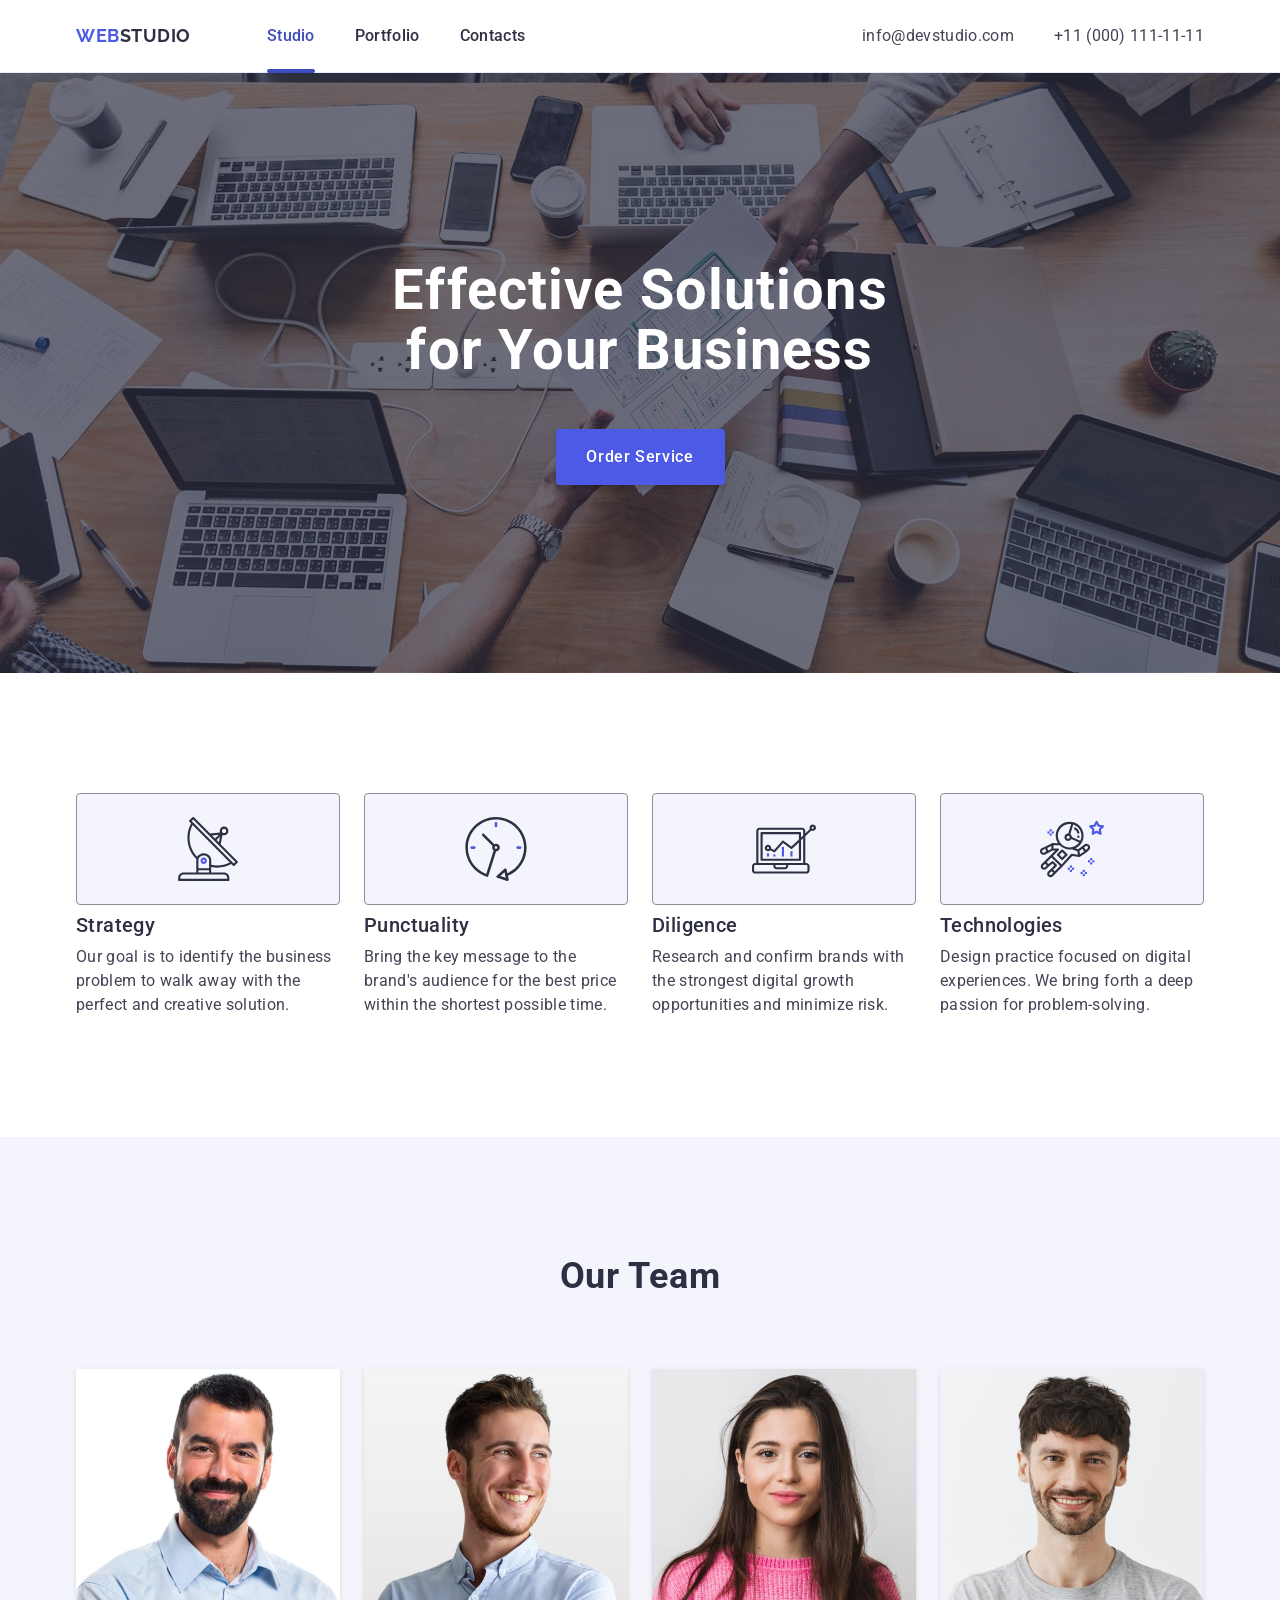
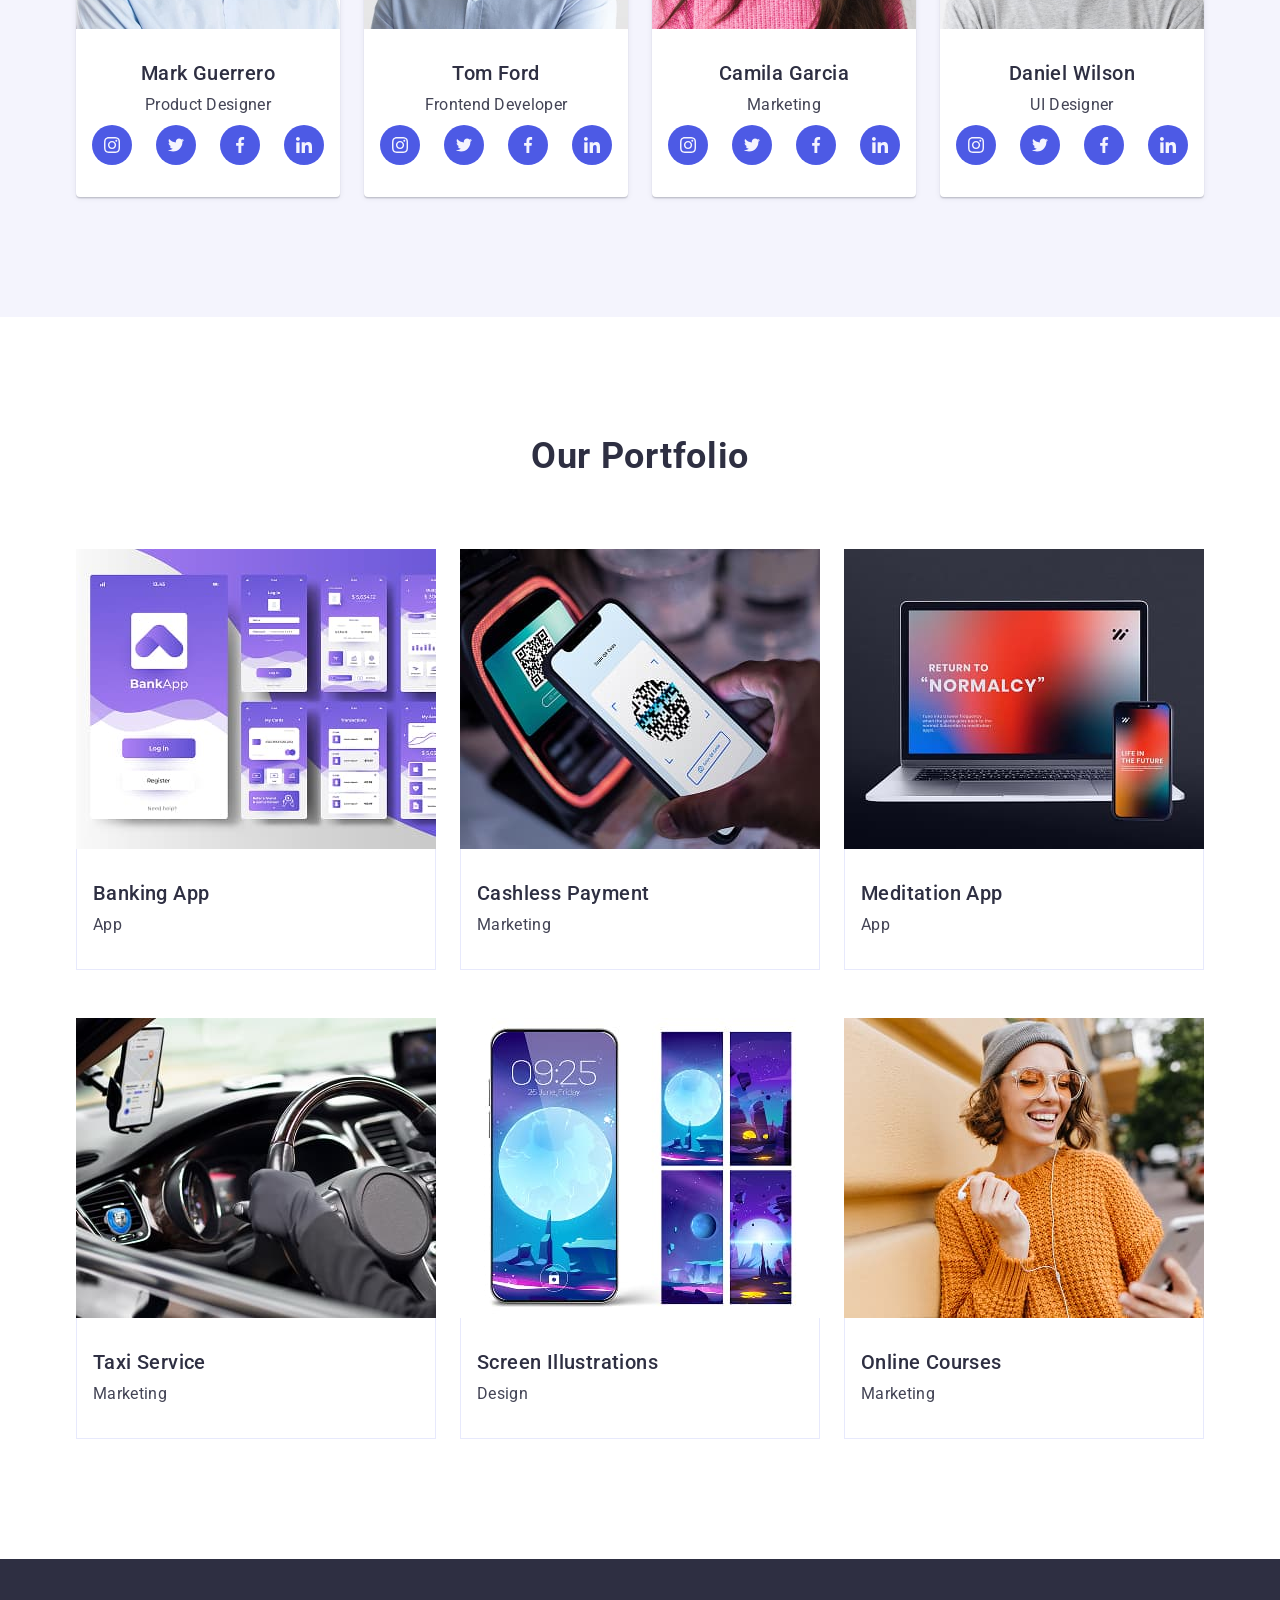
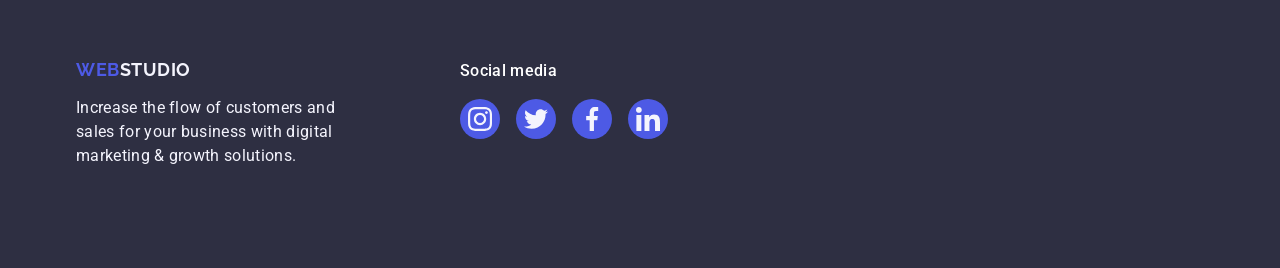
==== index.html @ 03096a15 "Initial commit" ====
<!DOCTYPE html>
<html lang="en">
  <head>
    <meta charset="UTF-8" />
    <meta name="viewport" content="width=device-width, initial-scale=1.0" />
    <title>WebStudio</title>
    <link rel="preconnect" href="https://fonts.googleapis.com" />
    <link rel="preconnect" href="https://fonts.gstatic.com" crossorigin />
    <link
      href="https://fonts.googleapis.com/css2?family=Raleway:wght@700&family=Roboto:wght@400;500;700&display=swap"
      rel="stylesheet"
    />
    <link
      rel="stylesheet"
      href="https://cdnjs.cloudflare.com/ajax/libs/modern-normalize/3.0.1/modern-normalize.min.css"
      integrity="sha512-q6WgHqiHlKyOqslT/lgBgodhd03Wp4BEqKeW6nNtlOY4quzyG3VoQKFrieaCeSnuVseNKRGpGeDU3qPmabCANg=="
      crossorigin="anonymous"
      referrerpolicy="no-referrer"
    />
    <link rel="stylesheet" href="./css/styles.css" />
  </head>
  <body>
    <!-- #region header -->
    <header class="header">
      <div class="container header-container">
        <nav class="nav-header">
          <a href="./index.html" class="logo"
            >Web<span class="logo-span">Studio</span></a
          >
          <ul class="header-list nav-list">
            <li class="header-list-item">
              <a href="./index.html" class="header-list-item-link link current"
                >Studio</a
              >
            </li>
            <li class="header-list-item">
              <a href="" class="header-list-item-link link">Portfolio</a>
            </li>
            <li class="header-list-item">
              <a href="" class="header-list-item-link link">Contacts</a>
            </li>
          </ul>
        </nav>
        <address class="address">
          <ul class="address-list header-address">
            <li class="address-list-item">
              <a href="mailto:info@devstudio.com" class="address-item-link link"
                >info@devstudio.com</a
              >
            </li>
            <li class="address-list-item">
              <a href="tel:+110001111111" class="address-item-link link"
                >+11 (000) 111-11-11</a
              >
            </li>
          </ul>
        </address>
      </div>
    </header>
    <!-- #endregion header -->
    <main>
      <!--#region Hero -->
      <section class="section-hero">
        <div class="container">
          <h1 class="hero-title">Effective Solutions for Your Business</h1>
          <button type="button" class="button">Order Service</button>
        </div>
      </section>
      <!--#endregion end Hero -->
      <!-- #region About us -->
      <section class="section-aboutus">
        <div class="container">
          <h2 class="visually-hidden">About us</h2>
          <ul class="aboutus-list">
            <li class="aboutus-list-item">
              <div class="aboutus-icon-wrap">
                <svg class="aboutus-icon" width="64" height="64">
                  <use href="./images/icons.svg#icon-antenna-icon"></use>
                </svg>
              </div>
              <h3 class="subtitle">Strategy</h3>
              <p class="text">
                Our goal is to identify the business problem to walk away with
                the perfect and creative solution.
              </p>
            </li>
            <li class="aboutus-list-item">
              <div class="aboutus-icon-wrap">
                <svg class="aboutus-icon" width="64" height="64">
                  <use href="./images/icons.svg#icon-clock-icon"></use>
                </svg>
              </div>
              <h3 class="subtitle">Punctuality</h3>
              <p class="text">
                Bring the key message to the brand's audience for the best price
                within the shortest possible time.
              </p>
            </li>
            <li class="aboutus-list-item">
              <div class="aboutus-icon-wrap">
                <svg class="aboutus-icon" width="64" height="64">
                  <use href="./images/icons.svg#icon-diagram-icon"></use>
                </svg>
              </div>
              <h3 class="subtitle">Diligence</h3>
              <p class="text">
                Research and confirm brands with the strongest digital growth
                opportunities and minimize risk.
              </p>
            </li>
            <li class="aboutus-list-item">
              <div class="aboutus-icon-wrap">
                <svg class="aboutus-icon" width="64" height="64">
                  <use href="./images/icons.svg#icon-astronaut-icon"></use>
                </svg>
              </div>
              <h3 class="subtitle">Technologies</h3>
              <p class="text">
                Design practice focused on digital experiences. We bring forth a
                deep passion for problem-solving.
              </p>
            </li>
          </ul>
        </div>
      </section>
      <!-- #endregion end About us -->
      <!-- #region Our team -->
      <section class="team-section">
        <div class="container">
          <h2 class="section-title">Our Team</h2>
          <ul class="team-list">
            <li class="team-list-item">
              <img
                src="./images/our-team/mark_guerrero.jpg"
                alt="photo_mark_guerrero"
                width="264"
                height="260"
                class="team-img"
              />
              <div class="team-item-content">
                <h3 class="subtitle team-name">Mark Guerrero</h3>
                <p class="text team-text">Product Designer</p>
                <ul class="team-social-icon-list">
                  <li class="team-social-item">
                    <a href="#" class="team-social-link">
                      <svg class="social-icon" width="16" height="16">
                        <use
                          href="./images/icons.svg#icon-instagram-icon"
                        ></use>
                      </svg>
                    </a>
                  </li>
                  <li class="team-social-item">
                    <a href="#" class="team-social-link">
                      <svg class="social-icon" width="16" height="16">
                        <use href="./images/icons.svg#icon-twitter-icon"></use>
                      </svg>
                    </a>
                  </li>
                  <li class="team-social-item">
                    <a href="#" class="team-social-link">
                      <svg class="social-icon" width="16" height="16">
                        <use href="./images/icons.svg#icon-facebook-icon"></use>
                      </svg>
                    </a>
                  </li>
                  <li class="team-social-item">
                    <a href="#" class="team-social-link">
                      <svg class="social-icon" width="16" height="16">
                        <use href="./images/icons.svg#icon-linkedin-icon"></use>
                      </svg>
                    </a>
                  </li>
                </ul>
              </div>
            </li>
            <li class="team-list-item">
              <img
                src="./images/our-team/tom_ford.jpg"
                alt="photo_tom_ford"
                width="264"
                height="260"
                class="team-img"
              />
              <div class="team-item-content">
                <h3 class="subtitle team-name">Tom Ford</h3>
                <p class="text team-text">Frontend Developer</p>
                <ul class="team-social-icon-list">
                  <li class="team-social-item">
                    <a href="#" class="team-social-link">
                      <svg class="social-icon" width="16" height="16">
                        <use
                          href="./images/icons.svg#icon-instagram-icon"
                        ></use>
                      </svg>
                    </a>
                  </li>
                  <li class="team-social-item">
                    <a href="#" class="team-social-link">
                      <svg class="social-icon" width="16" height="16">
                        <use href="./images/icons.svg#icon-twitter-icon"></use>
                      </svg>
                    </a>
                  </li>
                  <li class="team-social-item">
                    <a href="#" class="team-social-link">
                      <svg class="social-icon" width="16" height="16">
                        <use href="./images/icons.svg#icon-facebook-icon"></use>
                      </svg>
                    </a>
                  </li>
                  <li class="team-social-item">
                    <a href="#" class="team-social-link">
                      <svg class="social-icon" width="16" height="16">
                        <use href="./images/icons.svg#icon-linkedin-icon"></use>
                      </svg>
                    </a>
                  </li>
                </ul>
              </div>
            </li>
            <li class="team-list-item">
              <img
                src="./images/our-team/camila_garcia.jpg"
                alt="photo_camila_garcia"
                width="264"
                height="260"
                class="team-img"
              />
              <div class="team-item-content">
                <h3 class="subtitle team-name">Camila Garcia</h3>
                <p class="text team-text">Marketing</p>
                <ul class="team-social-icon-list">
                  <li class="team-social-item">
                    <a href="#" class="team-social-link">
                      <svg class="social-icon" width="16" height="16">
                        <use
                          href="./images/icons.svg#icon-instagram-icon"
                        ></use>
                      </svg>
                    </a>
                  </li>
                  <li class="team-social-item">
                    <a href="#" class="team-social-link">
                      <svg class="social-icon" width="16" height="16">
                        <use href="./images/icons.svg#icon-twitter-icon"></use>
                      </svg>
                    </a>
                  </li>
                  <li class="team-social-item">
                    <a href="#" class="team-social-link">
                      <svg class="social-icon" width="16" height="16">
                        <use href="./images/icons.svg#icon-facebook-icon"></use>
                      </svg>
                    </a>
                  </li>
                  <li class="team-social-item">
                    <a href="#" class="team-social-link">
                      <svg class="social-icon" width="16" height="16">
                        <use href="./images/icons.svg#icon-linkedin-icon"></use>
                      </svg>
                    </a>
                  </li>
                </ul>
              </div>
            </li>
            <li class="team-list-item">
              <img
                src="./images/our-team/daniel_wilson.jpg"
                alt="photo_daniel_wilson"
                width="264"
                height="260"
                class="team-img"
              />
              <div class="team-item-content">
                <h3 class="subtitle team-name">Daniel Wilson</h3>
                <p class="text team-text">UI Designer</p>
                <ul class="team-social-icon-list">
                  <li class="team-social-item">
                    <a href="#" class="team-social-link">
                      <svg class="social-icon" width="16" height="16">
                        <use
                          href="./images/icons.svg#icon-instagram-icon"
                        ></use>
                      </svg>
                    </a>
                  </li>
                  <li class="team-social-item">
                    <a href="#" class="team-social-link">
                      <svg class="social-icon" width="16" height="16">
                        <use href="./images/icons.svg#icon-twitter-icon"></use>
                      </svg>
                    </a>
                  </li>
                  <li class="team-social-item">
                    <a href="#" class="team-social-link">
                      <svg class="social-icon" width="16" height="16">
                        <use href="./images/icons.svg#icon-facebook-icon"></use>
                      </svg>
                    </a>
                  </li>
                  <li class="team-social-item">
                    <a href="#" class="team-social-link">
                      <svg class="social-icon" width="16" height="16">
                        <use href="./images/icons.svg#icon-linkedin-icon"></use>
                      </svg>
                    </a>
                  </li>
                </ul>
              </div>
            </li>
          </ul>
        </div>
      </section>
      <!-- #endregion end Our team -->
      <!-- #region Our Portfolio -->
      <section class="portfolio-section">
        <div class="container">
          <h2 class="portfolio-title section-title">Our Portfolio</h2>
          <ul class="portfolio-list">
            <li class="portfolio-list-item">
              <div class="portfolio-overlay">
                <img
                  src="./images/our-portfolio/banking-app.jpg"
                  alt="Screenshots of banking app pages"
                  width="360"
                  height="300"
                  class="portfolio-item-img"
                />
                <p class="overlay-text">
                  14 Stylish and User-Friendly App Design Concepts · Task
                  Manager App · Calorie Tracker App · Exotic Fruit Ecommerce App
                  · Cloud Storage App
                </p>
              </div>
              <div class="portfolio-item-content">
                <h3 class="subtitle">Banking App</h3>
                <p class="text">App</p>
              </div>
            </li>
            <li class="portfolio-list-item">
              <div class="portfolio-overlay">
                <img
                  src="./images/our-portfolio/cashless-payment.jpg"
                  alt="Paying through terminal with a phone"
                  width="360"
                  height="300"
                  class="portfolio-item-img"
                />
                <p class="overlay-text">
                  14 Stylish and User-Friendly App Design Concepts · Task
                  Manager App · Calorie Tracker App · Exotic Fruit Ecommerce App
                  · Cloud Storage App
                </p>
              </div>
              <div class="portfolio-item-content">
                <h3 class="subtitle">Cashless Payment</h3>
                <p class="text">Marketing</p>
              </div>
            </li>
            <li class="portfolio-list-item">
              <div class="portfolio-overlay">
                <img
                  src="./images/our-portfolio/meditation-app.jpg"
                  alt="Phone and laptop showing meditation app"
                  width="360"
                  height="300"
                  class="portfolio-item-img"
                />
                <p class="overlay-text">
                  14 Stylish and User-Friendly App Design Concepts · Task
                  Manager App · Calorie Tracker App · Exotic Fruit Ecommerce App
                  · Cloud Storage App
                </p>
              </div>
              <div class="portfolio-item-content">
                <h3 class="subtitle">Meditation App</h3>
                <p class="text">App</p>
              </div>
            </li>
            <li class="portfolio-list-item">
              <div class="portfolio-overlay">
                <img
                  src="./images/our-portfolio/taxi-service.jpg"
                  alt="Hands on the wheel inside the car"
                  width="360"
                  height="300"
                  class="portfolio-item-img"
                />
                <p class="overlay-text">
                  14 Stylish and User-Friendly App Design Concepts · Task
                  Manager App · Calorie Tracker App · Exotic Fruit Ecommerce App
                  · Cloud Storage App
                </p>
              </div>
              <div class="portfolio-item-content">
                <h3 class="subtitle">Taxi Service</h3>
                <p class="text">Marketing</p>
              </div>
            </li>
            <li class="portfolio-list-item">
              <div class="portfolio-overlay">
                <img
                  src="./images/our-portfolio/screen-illustration.jpg"
                  alt="Phone and phone screens with a moon on it"
                  width="360"
                  height="300"
                  class="portfolio-item-img"
                />
                <p class="overlay-text">
                  14 Stylish and User-Friendly App Design Concepts · Task
                  Manager App · Calorie Tracker App · Exotic Fruit Ecommerce App
                  · Cloud Storage App
                </p>
              </div>
              <div class="portfolio-item-content">
                <h3 class="subtitle">Screen Illustrations</h3>
                <p class="text">Design</p>
              </div>
            </li>
            <li class="portfolio-list-item">
              <div class="portfolio-overlay">
                <img
                  src="./images/our-portfolio/online-courses.jpg"
                  alt="Girl in the glasses with a phone"
                  width="360"
                  height="300"
                  class="portfolio-item-img"
                />
                <p class="overlay-text">
                  14 Stylish and User-Friendly App Design Concepts · Task
                  Manager App · Calorie Tracker App · Exotic Fruit Ecommerce App
                  · Cloud Storage App
                </p>
              </div>
              <div class="portfolio-item-content">
                <h3 class="subtitle">Online Courses</h3>
                <p class="text">Marketing</p>
              </div>
            </li>
          </ul>
        </div>
      </section>
      <!-- #endregion Our Portfolio -->
    </main>
    <footer class="footer">
      <div class="container footer-container">
        <div class="footer-content-wrap">
          <a href="./index.html" class="logo logo-footer"
            >Web<span class="logo-span-footer">Studio</span></a
          >
          <p class="text text-footer">
            Increase the flow of customers and sales for your business with
            digital marketing & growth solutions.
          </p>
        </div>
        <div class="footer-social">
          <p class="footer-social-title">Social media</p>
          <ul class="footer-social-list">
            <li class="footer-social-item">
              <a href="#" class="social-link">
                <svg width="24" height="24" class="footer-social-icon">
                  <use href="./images/icons.svg#icon-instagram-icon"></use>
                </svg>
              </a>
            </li>
            <li class="footer-social-item">
              <a href="#" class="social-link">
                <svg width="24" height="24" class="footer-social-icon">
                  <use href="./images/icons.svg#icon-twitter-icon"></use>
                </svg>
              </a>
            </li>
            <li class="footer-social-item">
              <a href="#" class="social-link">
                <svg width="24" height="24" class="footer-social-icon">
                  <use href="./images/icons.svg#icon-facebook-icon"></use>
                </svg>
              </a>
            </li>
            <li class="footer-social-item">
              <a href="#" class="social-link">
                <svg width="24" height="24" class="footer-social-icon">
                  <use href="./images/icons.svg#icon-linkedin-icon"></use>
                </svg>
              </a>
            </li>
          </ul>
        </div>
      </div>
    </footer>
  </body>
</html>
---- css/styles.css ----
body {
  font-family: Roboto, sans-serif;
  color: #434455;
  background-color: #fff;
}

a {
  text-decoration: none;
}

ul,
ol {
  list-style-type: none;
  margin: 0;
  padding-left: 0;
}

img {
  display: block;
}

button {
  cursor: pointer;
}

h1,
h2,
h3,
h4,
h5,
h6,
p {
  margin: 0;
}

.visually-hidden {
  position: absolute;
  width: 1px;
  height: 1px;
  margin: -1px;
  border: 0;
  padding: 0;

  white-space: nowrap;
  clip-path: inset(100%);
  clip: rect(0 0 0 0);
  overflow: hidden;
}

.container {
  max-width: 1158px;
  padding: 0 15px;
  margin: 0 auto;
}

/* #region Header */

.header {
  border-bottom: 1px solid #e7e9fc;
  box-shadow: 0px 2px 1px rgba(46, 47, 66, 0.08),
    0px 1px 1px rgba(46, 47, 66, 0.16), 0px 1px 6px rgba(46, 47, 66, 0.08);
}

.header-container {
  display: flex;
  justify-content: space-between;
  align-items: center;
}

.nav-header {
  display: flex;
  align-items: center;
}

.nav-list {
  display: flex;
  gap: 40px;
}

.header-address {
  display: flex;
  gap: 40px;
}

.logo {
  font-family: 'Raleway', sans-serif;
  font-weight: 700;
  font-size: 18px;
  line-height: 1.17;
  letter-spacing: 0.03em;
  text-transform: uppercase;
  color: #4d5ae5;
  margin-right: 76px;
}

.logo-span {
  color: #2e2f42;
}

.link {
  font-size: 16px;
  line-height: 1.5;
  letter-spacing: 0.02em;
  color: #2e2f42;
}

.current {
  color: #404bbf;
}

.current::after {
  content: '';
  border-radius: 2px;
  width: 100%;
  height: 4px;
  background-color: #404bbf;
  position: absolute;
  left: 0;
  bottom: -1px;
}

.header-list-item-link {
  position: relative;
  font-weight: 500;
  padding-top: 24px;
  padding-bottom: 24px;
  display: block;
  display: flex;
  flex-direction: column;
  transition: color 250ms cubic-bezier(0.4, 0, 0.2, 1);
}

.address {
  font-style: normal;
}

.address-item-link {
  font-weight: 400;
  color: #434455;
  transition: color 250ms cubic-bezier(0.4, 0, 0.2, 1);
}

.link:hover,
.link:focus {
  color: #404bbf;
}
/* #endregion Header */

/* #region Hero */
.section-hero {
  max-width: 1440px;
  background: #2e2f42;
  padding: 188px 0;
  background-image: linear-gradient(
      rgba(46, 47, 66, 0.7),
      rgba(46, 47, 66, 0.7)
    ),
    url(../images/people-office-hero.jpg);
  background-repeat: no-repeat;
  background-size: cover;
  background-position: center;
}

.hero-title {
  font-weight: 700;
  font-size: 56px;
  line-height: 1.07;
  letter-spacing: 0.02em;
  text-align: center;
  color: #fff;
  max-width: 496px;
  margin: 0 auto;
  margin-bottom: 48px;
}

.button {
  font-weight: 500;
  font-size: 16px;
  line-height: 1.5;
  letter-spacing: 0.04em;
  color: #fff;
  background-color: #4d5ae5;
  border: none;
  border-radius: 4px;
  min-width: 169px;
  height: 56px;
  display: block;
  margin: 0 auto;
  transition: background-color 250ms cubic-bezier(0.4, 0, 0.2, 1);
  box-shadow: 0 4px 4px 0 rgba(0, 0, 0, 0.15);
}

.button:hover,
.button:focus {
  background-color: #404bbf;
  box-shadow: 0 4px 4px 0 rgba(0, 0, 0, 0.15);
}
/* #endregion Hero */

/* #region Section About us */

.section-aboutus {
  padding: 120px 0;
}

.aboutus-list {
  display: flex;
  gap: 24px;
}

.aboutus-list-item {
  width: calc((100% - 72px) / 4);
}

.aboutus-icon-wrap {
  display: flex;
  align-items: center;
  justify-content: center;
  border: 1px solid #8e8f99;
  border-radius: 4px;
  width: 264px;
  height: 112px;
  background-color: #f4f4fd;
  margin-bottom: 8px;
}

.subtitle {
  font-weight: 500;
  font-size: 20px;
  line-height: 1.2;
  letter-spacing: 0.02em;
  color: #2e2f42;
  margin-bottom: 8px;
}

.text {
  font-size: 16px;
  line-height: 1.5;
  letter-spacing: 0.02em;
  color: #434455;
  /* width: 264px; */
}

/* #endregion Section About us */

/* #region Section Our team */

.section-title {
  font-weight: 700;
  font-size: 36px;
  line-height: 1.11;
  letter-spacing: 0.02em;
  color: #2e2f42;
  text-align: center;
  text-transform: capitalize;
  margin-bottom: 72px;
}

.team-section {
  background-color: #f4f4fd;
  padding: 120px 0;
}

.team-list {
  display: flex;
  gap: 24px;
}

.team-list-item {
  background-color: #ffffff;
  border-radius: 0 0 4px 4px;
  width: calc((100% - 72px) - 4);
  box-shadow: 0 2px 1px 0 rgba(46, 47, 66, 0.08),
    0 1px 1px 0 rgba(46, 47, 66, 0.16), 0 1px 6px 0 rgba(46, 47, 66, 0.08);
  background: #fff;
}

.team-item-content {
  padding: 32px 0;
}

.team-name {
  text-align: center;
  margin-bottom: 8px;
}

.team-text {
  text-align: center;
  margin-bottom: 8px;
}

.team-social-icon-list {
  display: flex;
  justify-content: center;
  align-items: center;
  gap: 24px;
}

.team-social-item {
  width: 40px;
  height: 40px;
}

.team-social-link {
  display: flex;
  justify-content: center;
  align-items: center;
  width: 100%;
  height: 100%;
  border-radius: 50%;
  background-color: #4d5ae5;
  transition: background-color 250ms cubic-bezier(0.4, 0, 0.2, 1);
}

.team-social-link:hover,
.team-social-link:focus {
  background-color: #404bbf;
}

.social-icon {
  fill: #f4f4fd;
}
/* #endregion Section Our team */

/* #region Section Portfolio */

.portfolio-section {
  padding: 120px 0 120px 0;
}

.portfolio-list {
  background-color: #ffffff;
  display: flex;
  flex-wrap: wrap;
  gap: 48px 24px;
}

.portfolio-list-item {
  width: calc((100% - 48px) / 3);
  transition: box-shadow 250ms cubic-bezier(0.4, 0, 0.2, 1);
}

.portfolio-list-item:hover {
  cursor: pointer;
  box-shadow: 0 2px 1px 0 rgba(46, 47, 66, 0.08),
    0 1px 1px 0 rgba(46, 47, 66, 0.16), 0 1px 6px 0 rgba(46, 47, 66, 0.08);
}

.portfolio-list-item:hover .overlay-text {
  opacity: 1;
  transform: translateY(0);
}

.portfolio-item-content {
  padding: 32px 16px;
  padding-left: 16px;
  border: 1px solid #e7e9fc;
  border-top: none;
}

.portfolio-overlay {
  position: relative;
  overflow: hidden;
}

.overlay-text {
  line-height: 1.5;
  letter-spacing: 0.02em;
  color: #f4f4fd;
  background-color: #4d5ae5;
  padding: 40px 32px;
  position: absolute;
  top: 0;
  left: 0;
  width: 100%;
  height: 100%;
  transform: translateY(100%);
  opacity: 0;
  transition: transform 250ms cubic-bezier(0.4, 0, 0.2, 1);
}

/* #endregion Section Portfolio */

/* #region Footer */
.footer {
  background-color: #2e2f42;
  padding: 100px 0;
}

.footer-container {
  display: flex;
  align-items: baseline;
}

.footer-content-wrap {
  margin-right: 120px;
}

.logo-footer {
  display: inline-block;
  color: #4d5ae5;
  margin-bottom: 16px;
}

.logo-span-footer {
  color: #f4f4fd;
}

.text-footer {
  color: #f4f4fd;
  width: 264px;
}

.footer-social-title {
  font-weight: 500;
  font-size: 16px;
  line-height: 1.5;
  letter-spacing: 0.02em;
  color: #fff;
  margin-bottom: 16px;
}

.footer-social-list {
  display: flex;
  justify-content: center;
  align-items: center;
  gap: 16px;
}

.footer-social-item {
  display: flex;
  justify-content: center;
  align-items: center;
  width: 40px;
  height: 40px;
  border-radius: 50%;
}

.footer-social-icon {
  fill: #f4f4fd;
}

.social-link {
  display: flex;
  justify-content: center;
  align-items: center;
  width: 100%;
  height: 100%;
  background-color: #4d5ae5;
  border-radius: 50%;
  transition: background-color 250ms cubic-bezier(0.4, 0, 0.2, 1);
}

.social-link:hover,
.social-link:focus {
  background-color: #31d0aa;
}
/* #endregion Footer */
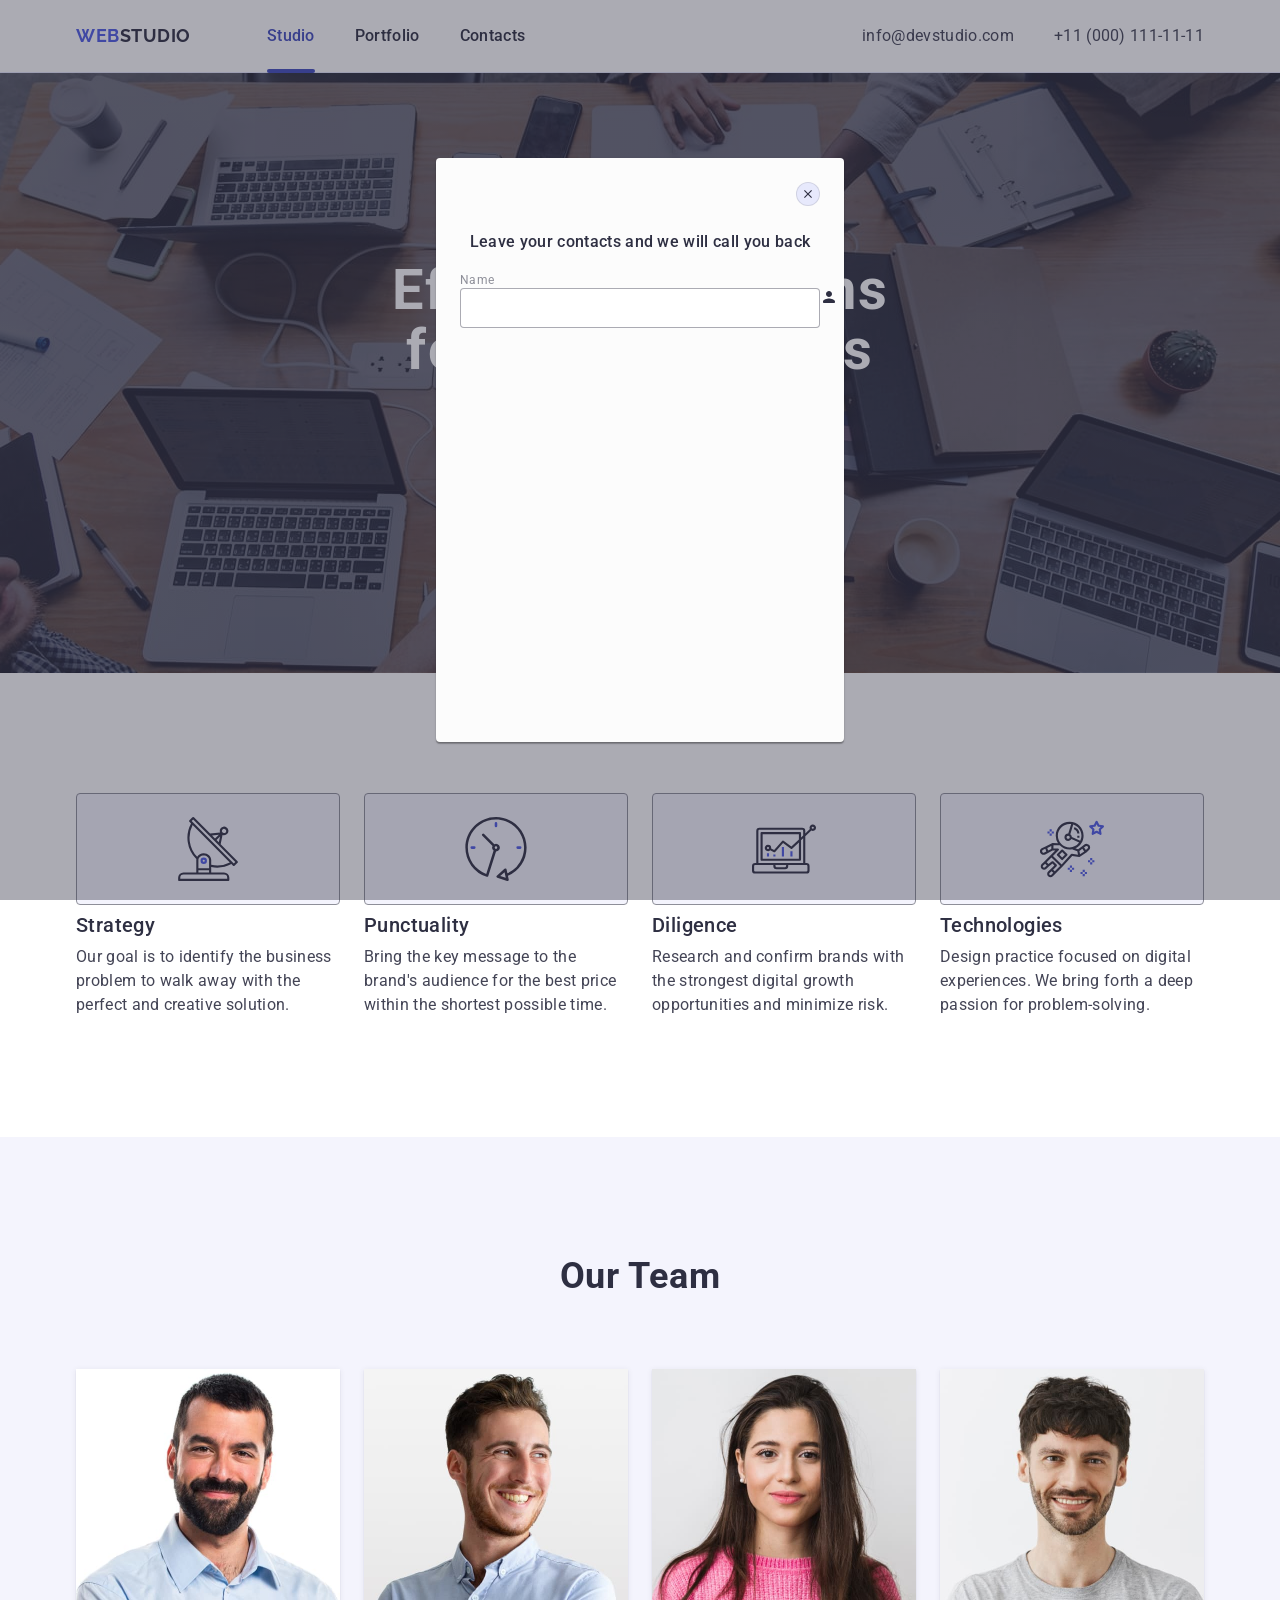
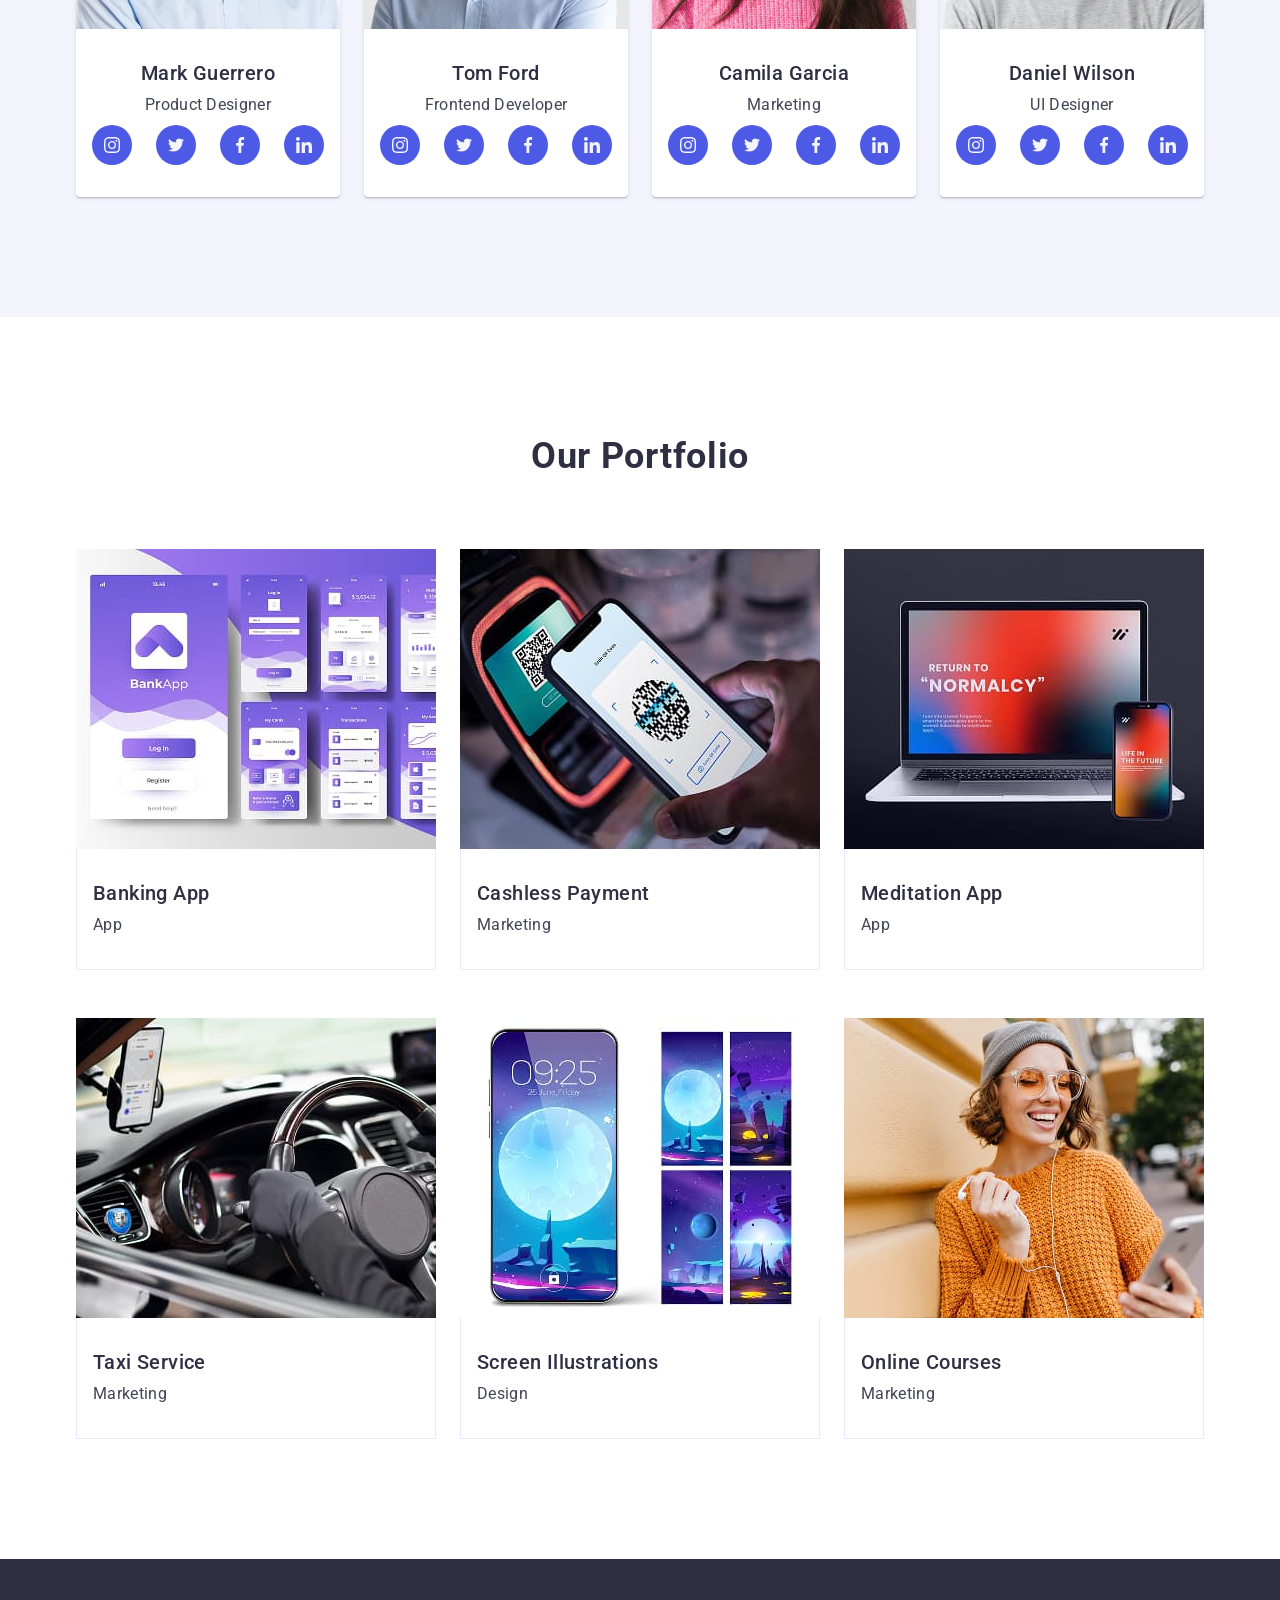
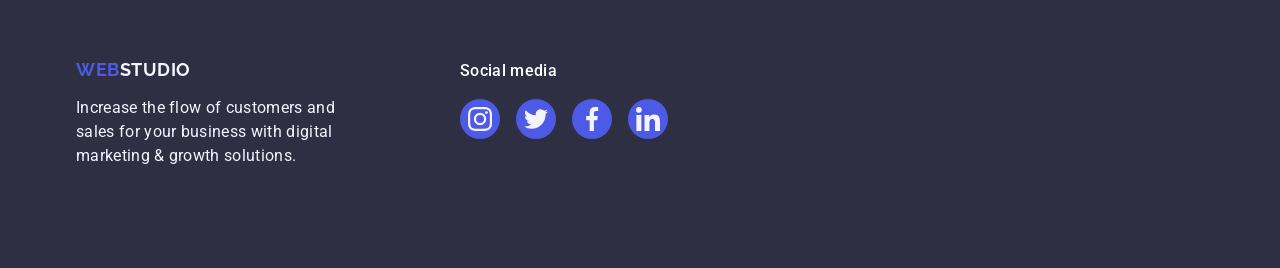
==== commit 1db18419: "add to css and html files" ====
--- a/index.html
+++ b/index.html
@@ -443,6 +443,7 @@
       </section>
       <!-- #endregion Our Portfolio -->
     </main>
+    <!-- #region footer -->
     <footer class="footer">
       <div class="container footer-container">
         <div class="footer-content-wrap">
@@ -489,5 +490,29 @@
         </div>
       </div>
     </footer>
+    <!-- #endregion footer -->
+    <!-- #region backdrop -->
+    <div class="backdrop is-open">
+      <div class="modal-wrap">
+        <button type="button" class="modal-btn-close">
+          <svg width="8" height="8" class="close-btn-icon">
+            <use href="./images/icons.svg#icon-close-btn"></use>
+          </svg>
+        </button>
+        <p class="modal-text">Leave your contacts and we will call you back</p>
+        <form action="" class="modal-form">
+          <div class="modal-form-block">
+            <lable class="modal-form-label" for="">Name</lable>
+            <div class="input-wrap">
+              <input class="modal-form-input" type="text" name="user-name" />
+              <svg class="modal-form-icon" width="18" height="18">
+                <use href="./images/icons.svg#icon-person"></use>
+              </svg>
+            </div>
+          </div>
+        </form>
+      </div>
+    </div>
+    <!-- #region backdrop -->
   </body>
 </html>
--- a/css/styles.css
+++ b/css/styles.css
@@ -151,6 +151,7 @@
   max-width: 1440px;
   background: #2e2f42;
   padding: 188px 0;
+  margin: 0 auto;
   background-image: linear-gradient(
       rgba(46, 47, 66, 0.7),
       rgba(46, 47, 66, 0.7)
@@ -456,3 +457,97 @@
   background-color: #31d0aa;
 }
 /* #endregion Footer */
+
+/* #region backdrop */
+
+.backdrop {
+  position: fixed;
+  top: 0;
+  left: 0;
+  width: 100%;
+  height: 100%;
+  background-color: rgba(46, 47, 66, 0.4);
+  opacity: 0;
+  visibility: hidden;
+  pointer-events: none;
+  transition: opacity 250ms cubic-bezier(0.4, 0, 0.2, 1),
+    opacity 250ms cubic-bezier(0.4, 0, 0.2, 1);
+}
+
+.backdrop.is-open {
+  opacity: 999;
+  visibility: visible;
+  pointer-events: auto;
+}
+
+.modal-wrap {
+  position: absolute;
+  top: 50%;
+  left: 50%;
+  transform: translate(-50%, -50%);
+  padding: 72px 24px 24px 24px;
+  border-radius: 4px;
+  width: 408px;
+  min-height: 584px;
+  box-shadow: 0 1px 1px 0 rgba(0, 0, 0, 0.14), 0 1px 3px 0 rgba(0, 0, 0, 0.12),
+    0 2px 1px 0 rgba(0, 0, 0, 0.2);
+  background-color: #fcfcfc;
+}
+
+.modal-btn-close {
+  padding: 0;
+  border: 0;
+  line-height: 0;
+  fill: #2e2f42;
+  background-color: #e7e9fc;
+  border: 1px solid rgba(0, 0, 0, 0.1);
+  border-radius: 50%;
+  width: 24px;
+  height: 24px;
+  position: absolute;
+  top: 24px;
+  right: 24px;
+  transition: background-color 250ms cubic-bezier(0.4, 0, 0.2, 1),
+    fill 250ms cubic-bezier(0.4, 0, 0.2, 1);
+}
+
+.modal-btn-close:hover,
+.modal-btn-close:focus {
+  background-color: #404bbf;
+  fill: #fff;
+}
+
+.modal-text {
+  font-weight: 500;
+  line-height: 1.5;
+  letter-spacing: 0.02em;
+  text-align: center;
+  color: #2e2f42;
+  margin-bottom: 16px;
+}
+
+.modal-form-label {
+  font-size: 12px;
+  line-height: 1.17;
+  letter-spacing: 0.04em;
+  color: #8e8f99;
+}
+
+.modal-form-input {
+  border: 1px solid rgba(46, 47, 66, 0.4);
+  border-radius: 4px;
+  width: 360px;
+  height: 40px;
+  padding-left: 38px;
+}
+
+.input-wrap {
+  position: relative;
+}
+
+.modal-form-icon {
+  position: absolute;
+  fill: #2e2f42;
+}
+
+/* #endregion backdrop */
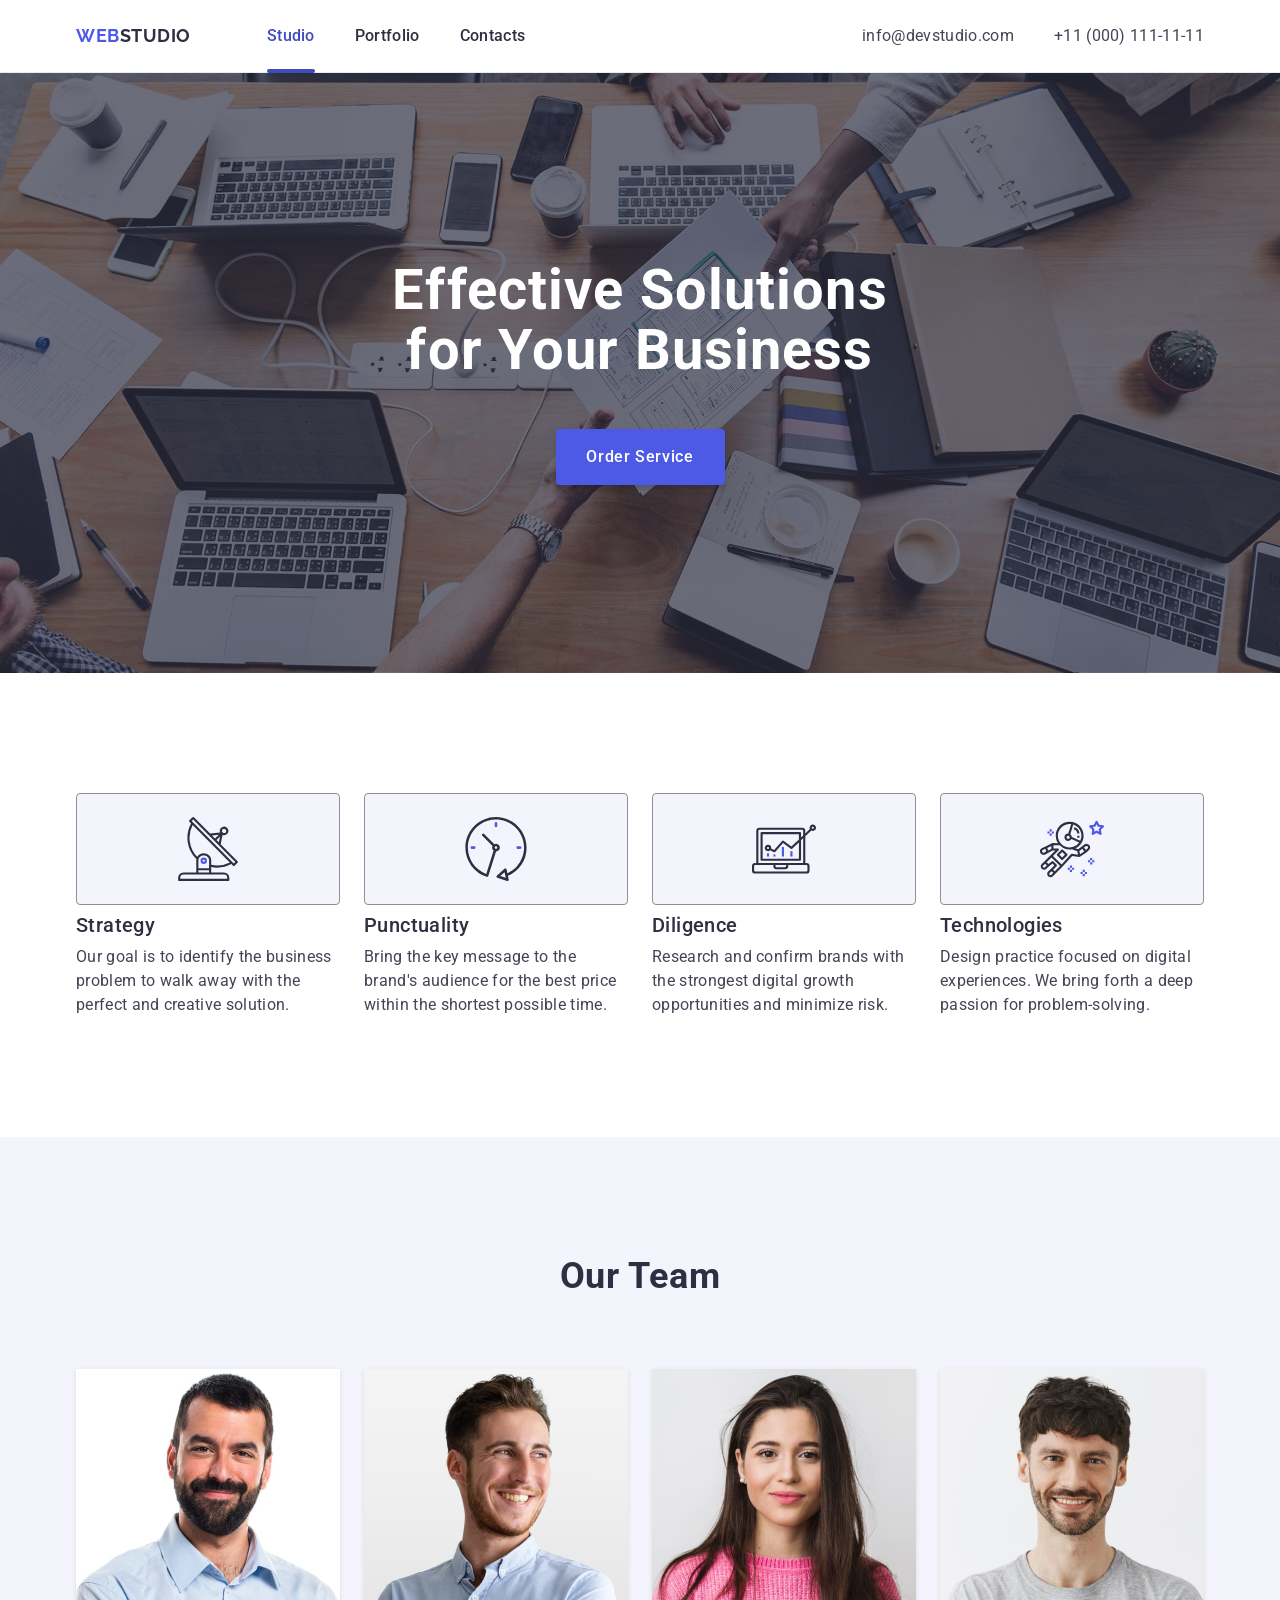
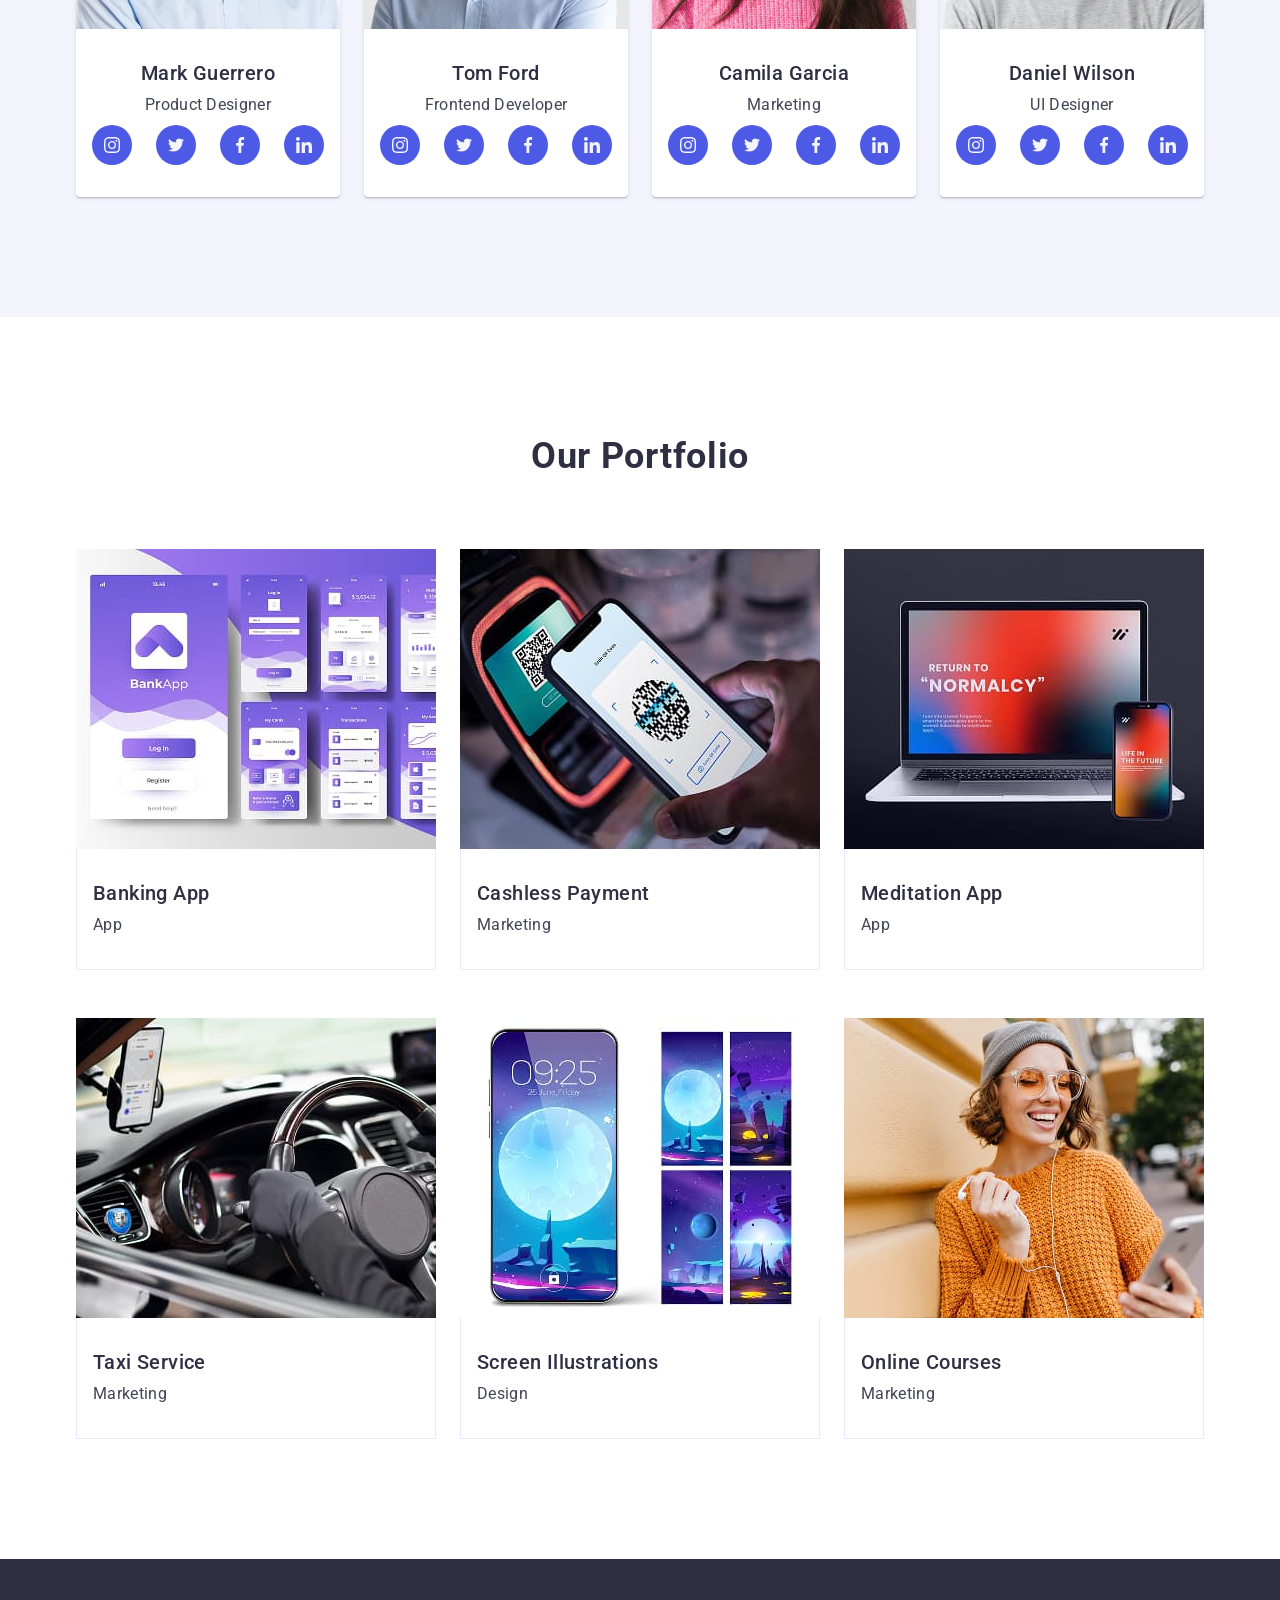
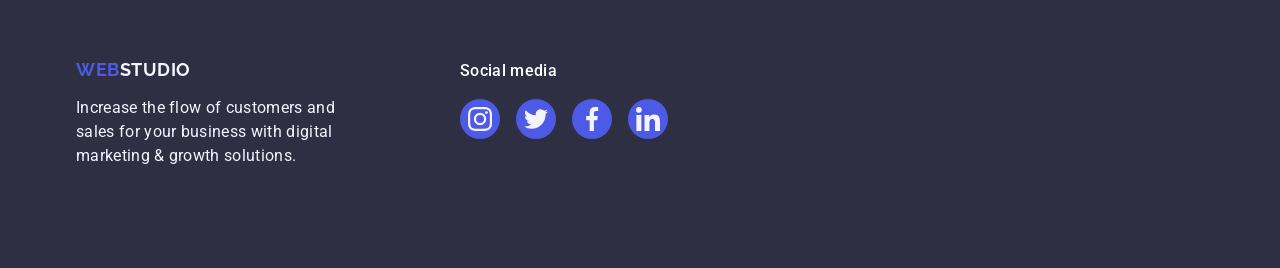
==== commit 182919f3: "add to css and html files" ====
--- a/index.html
+++ b/index.html
@@ -492,7 +492,8 @@
     </footer>
     <!-- #endregion footer -->
     <!-- #region backdrop -->
-    <div class="backdrop is-open">
+    <div class="backdrop">
+      <!-- is-open-->
       <div class="modal-wrap">
         <button type="button" class="modal-btn-close">
           <svg width="8" height="8" class="close-btn-icon">
@@ -502,14 +503,77 @@
         <p class="modal-text">Leave your contacts and we will call you back</p>
         <form action="" class="modal-form">
           <div class="modal-form-block">
-            <lable class="modal-form-label" for="">Name</lable>
+            <lable class="modal-form-label" for="user-name">Name</lable>
             <div class="input-wrap">
-              <input class="modal-form-input" type="text" name="user-name" />
+              <input
+                class="modal-form-input"
+                type="text"
+                name="user-name"
+                id="user-name"
+                pattern="[a-zA-Zа-яА-ЯіІїЇєЄґҐ']"
+              />
               <svg class="modal-form-icon" width="18" height="18">
                 <use href="./images/icons.svg#icon-person"></use>
               </svg>
             </div>
           </div>
+          <div class="modal-form-block">
+            <lable class="modal-form-label" for="user-tel">Phone</lable>
+            <div class="input-wrap">
+              <input
+                class="modal-form-input"
+                type="tel"
+                name="user-tel"
+                id="user-tel"
+                pattern="[0-9]{3}-[0-9]{2}-[0-9]{2}-[0-9]{3}"
+              />
+              <svg class="modal-form-icon" width="18" height="24">
+                <use href="./images/icons.svg#icon-phone"></use>
+              </svg>
+            </div>
+          </div>
+          <div class="modal-form-block">
+            <lable class="modal-form-label" for="user-email">Email</lable>
+            <div class="input-wrap">
+              <input
+                class="modal-form-input"
+                type="email"
+                name="user-email"
+                id="user-email"
+              />
+              <svg class="modal-form-icon" width="18" height="24">
+                <use href="./images/icons.svg#icon-email"></use>
+              </svg>
+            </div>
+          </div>
+          <div class="modal-form-block modal-comment-block">
+            <lable class="modal-form-label" for="user-comment">Comment</lable>
+            <div class="input-wrap">
+              <textarea
+                class="modal-form-textarea"
+                name="user-comment"
+                id="user-comment"
+                placeholder="Text input"
+              ></textarea>
+            </div>
+          </div>
+          <div class="modal-form-wrap-checkbox">
+            <input
+              type="checkbox"
+              class="input-checkbox visually-hidden"
+              id="user-checkbox"
+            />
+            <label class="modal-form-label checkbox-label" for="user-checkbox">
+              <span class="custom-checkbox">
+                <svg width="10" height="8">
+                  <use href="./images/icons.svg#icon-checked"></use>
+                </svg>
+              </span>
+              I accept the terms and conditions of the
+              <a href="#" class="modal-form-link">Privacy Policy</a>
+            </label>
+          </div>
+          <button type="submit" class="modal-btn">Send</button>
         </form>
       </div>
     </div>
--- a/css/styles.css
+++ b/css/styles.css
@@ -526,19 +526,30 @@
   margin-bottom: 16px;
 }
 
+.modal-form-block {
+  margin-bottom: 8px;
+}
+
 .modal-form-label {
+  display: inline-block;
   font-size: 12px;
   line-height: 1.17;
   letter-spacing: 0.04em;
   color: #8e8f99;
+  margin-bottom: 4px;
 }
 
 .modal-form-input {
   border: 1px solid rgba(46, 47, 66, 0.4);
   border-radius: 4px;
-  width: 360px;
+  width: 100%;
   height: 40px;
   padding-left: 38px;
+  outline: transparent;
+}
+
+.modal-form-input:focus {
+  border: 1px solid #4d5ae5;
 }
 
 .input-wrap {
@@ -547,7 +558,92 @@
 
 .modal-form-icon {
   position: absolute;
+  top: 50%;
+  left: 16px;
+  transform: translateY(-50%);
   fill: #2e2f42;
 }
 
+.modal-form-input:focus + .modal-form-icon {
+  fill: #4d5ae5;
+}
+
+.modal-comment-block {
+  margin-bottom: 16px;
+}
+
+.modal-form-textarea {
+  border: 1px solid rgba(46, 47, 66, 0.4);
+  border-radius: 4px;
+  width: 100%;
+  min-height: 120px;
+  padding-top: 8px;
+  padding-left: 16px;
+  outline: transparent;
+  resize: none;
+}
+
+.modal-form-textarea:focus {
+  border-color: #4d5ae5;
+}
+
+.modal-form-textarea::placeholder {
+  font-size: 12px;
+  line-height: 1.17;
+  letter-spacing: 0.04em;
+  color: rgba(46, 47, 66, 0.4);
+}
+
+.modal-form-wrap-checkbox {
+  margin-bottom: 24px;
+}
+
+.custom-checkbox {
+  display: inline-flex;
+  justify-content: center;
+  align-items: center;
+  width: 16px;
+  height: 16px;
+  border-radius: 2px;
+  border: 1px solid rgba(46, 47, 66, 0.4);
+  margin-right: 8px;
+  fill: #fcfcfc;
+}
+
+.modal-form-link {
+  line-height: 1.33;
+  text-decoration: underline;
+  text-decoration-skip-ink: none;
+  color: #4d5ae5;
+}
+
+.checkbox-label {
+  cursor: pointer;
+}
+
+.input-checkbox:checked + .modal-form-label .custom-checkbox {
+  background-color: #404bbf;
+  fill: #f4f4fd;
+  border: transparent;
+}
+
+.modal-btn {
+  border-radius: 4px;
+  padding: 16px 32px;
+  width: 169px;
+  height: 56px;
+  margin: auto;
+  box-shadow: 0 4px 4px 0 rgba(0, 0, 0, 0.15);
+  background-color: #4d5ae5;
+  border-color: transparent;
+  font-weight: 500;
+  letter-spacing: 0.04em;
+  text-align: center;
+  color: #fff;
+  display: flex;
+  justify-content: center;
+  align-items: center;
+  padding: 16px 32px;
+}
+
 /* #endregion backdrop */
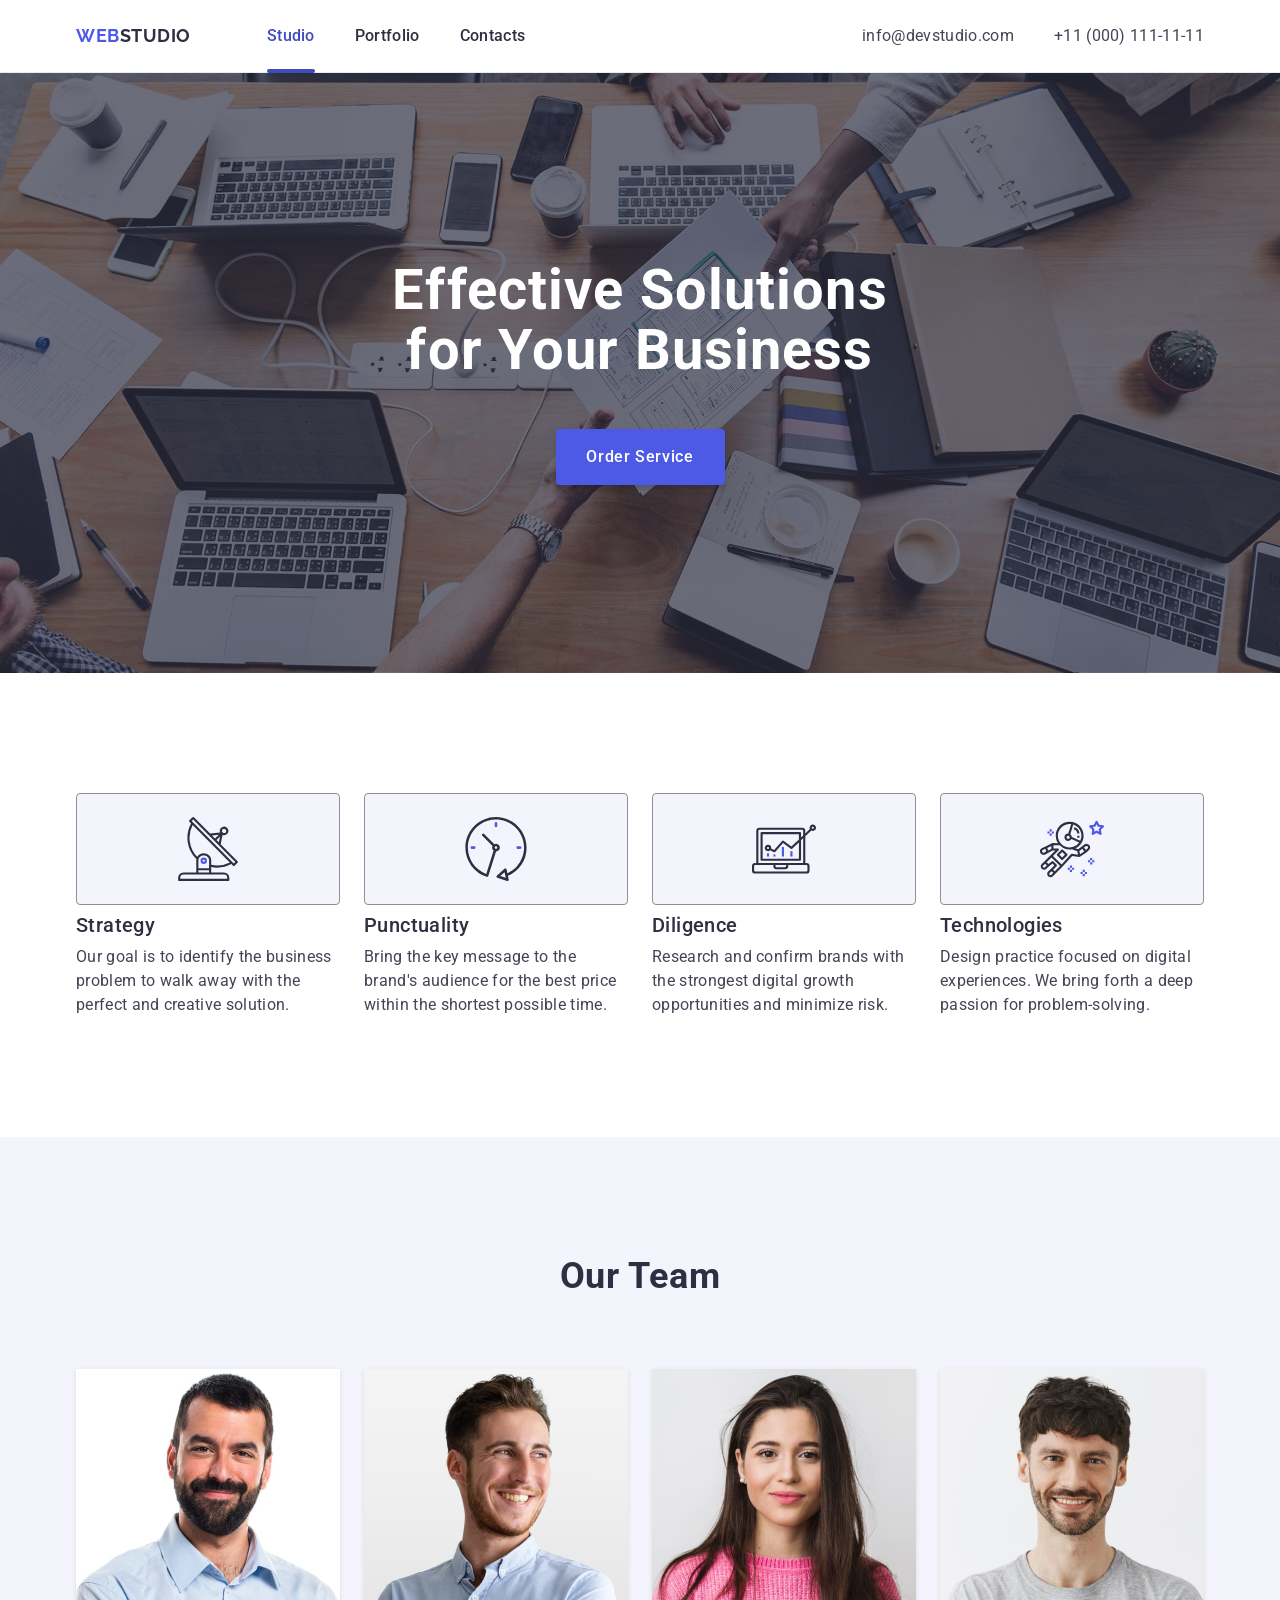
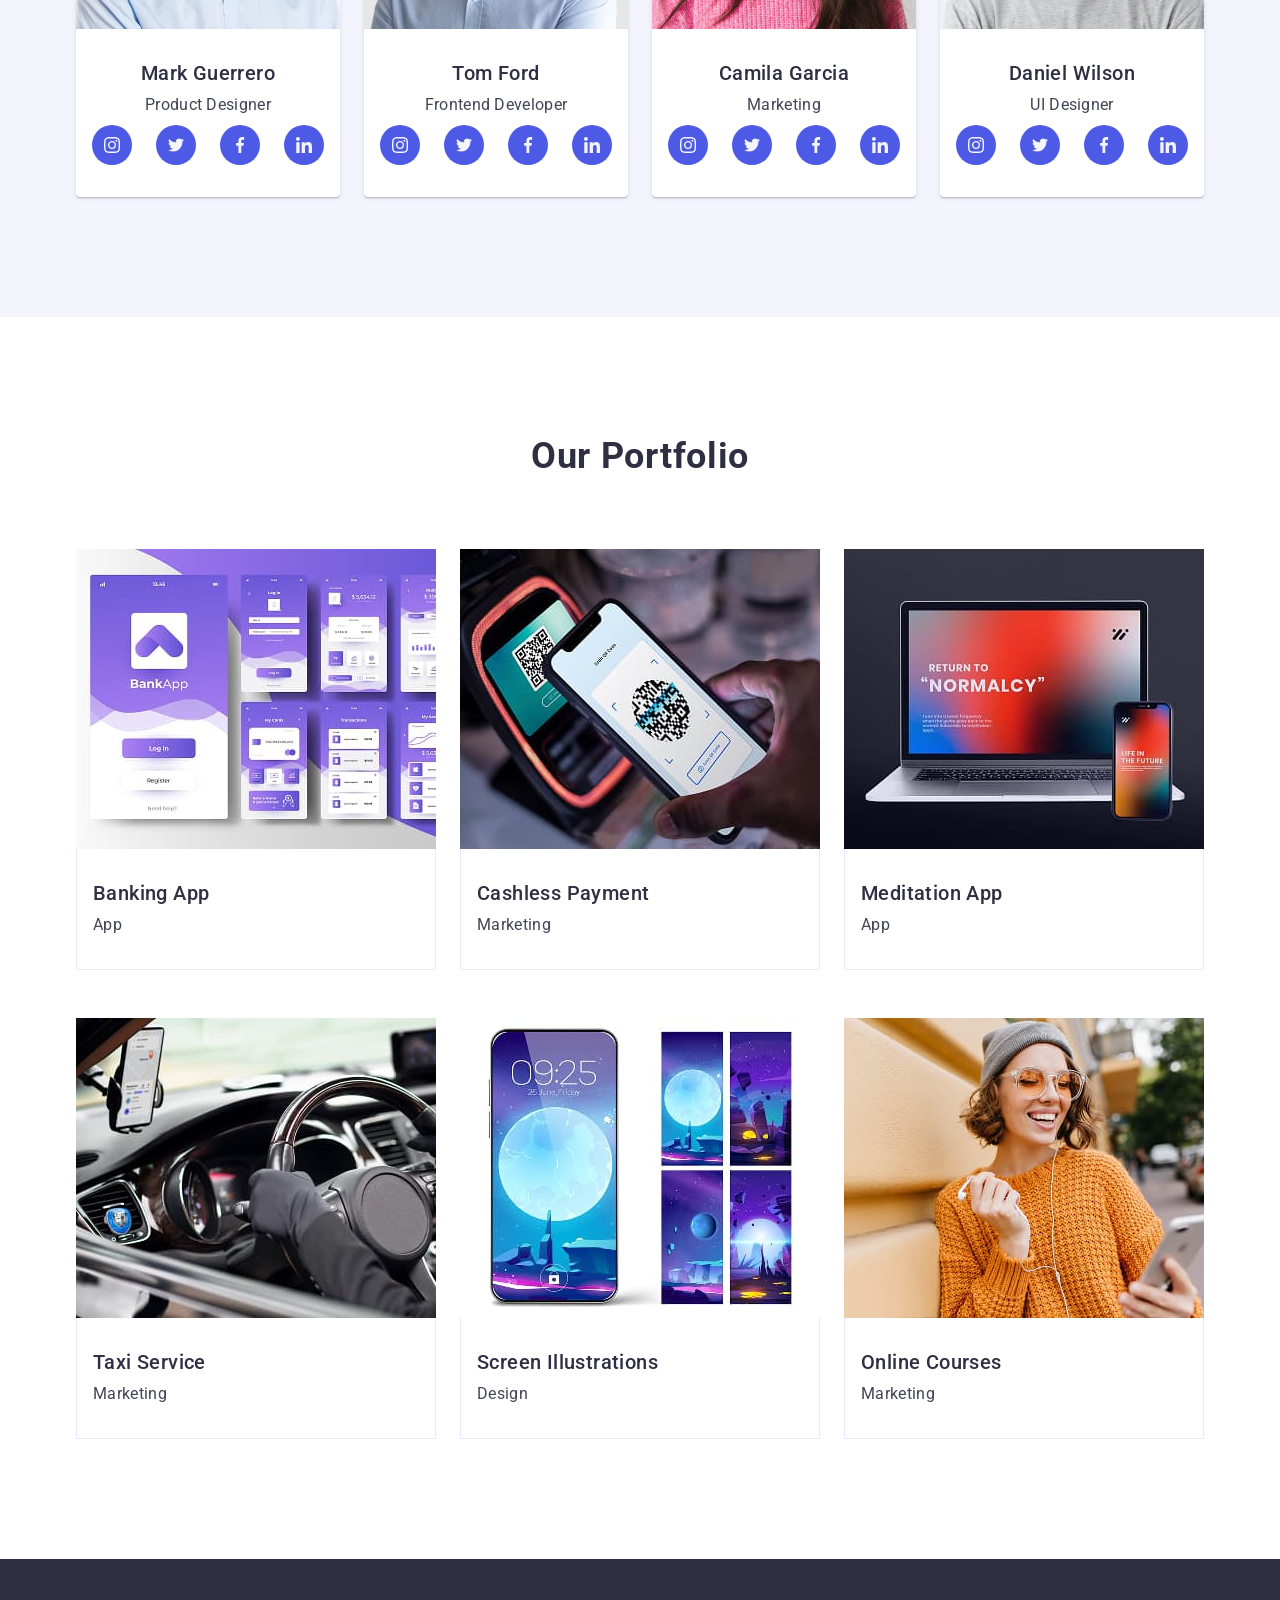
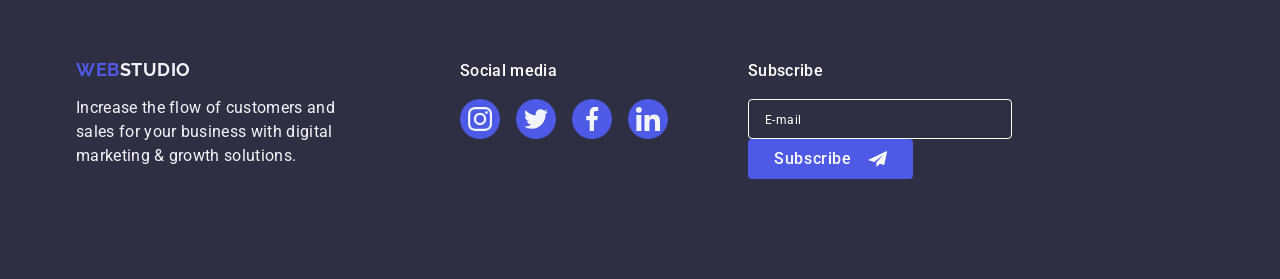
==== commit 6e24e4ca: "fix css and html files" ====
--- a/index.html
+++ b/index.html
@@ -488,6 +488,17 @@
             </li>
           </ul>
         </div>
+        <div class="footer-subscribe-wrap">
+          <h2 class="footer-social-title">Subscribe</h2>
+          <form class="footer-input-form">
+            <input class="footer-input" type="email" placeholder="E-mail" />
+          </form>
+          <button class="footer-btn-subsc" type="button">
+            Subscribe<svg class="footer-subsc-icon" width="24" height="24">
+              <use href="./images/icons.svg#icon-plane"></use>
+            </svg>
+          </button>
+        </div>
       </div>
     </footer>
     <!-- #endregion footer -->
--- a/css/styles.css
+++ b/css/styles.css
@@ -412,6 +412,10 @@
   width: 264px;
 }
 
+.footer-social {
+  margin-right: 80px;
+}
+
 .footer-social-title {
   font-weight: 500;
   font-size: 16px;
@@ -456,6 +460,69 @@
 .social-link:focus {
   background-color: #31d0aa;
 }
+
+/* .footer-subscribe-wrap {
+  display: flex;
+  justify-content: center;
+  align-items: center;
+  gap: 24px;
+} */
+
+.footer-subs-label {
+  display: block;
+  font-weight: 500;
+  font-size: 16px;
+  line-height: 1.5;
+  letter-spacing: 0.02em;
+  color: #fff;
+  margin-bottom: 16px;
+}
+
+.footer-input-form {
+  display: flex;
+  justify-content: center;
+  align-items: center;
+}
+
+.footer-input {
+  border: 1px solid #fff;
+  border-radius: 4px;
+  width: 264px;
+  height: 40px;
+  background-color: #2e2f42;
+  outline: transparent;
+  padding-left: 16px;
+}
+
+.footer-input::placeholder {
+  font-weight: 400;
+  font-size: 12px;
+  line-height: 2;
+  letter-spacing: 0.04em;
+  color: #fff;
+}
+
+.footer-btn-subsc {
+  display: flex;
+  justify-content: center;
+  align-items: center;
+  gap: 16px;
+  border-radius: 4px;
+  padding: 8px 24px;
+  width: 165px;
+  height: 40px;
+  background: #4d5ae5;
+  border-color: transparent;
+  font-weight: 500;
+  letter-spacing: 0.04em;
+  text-align: center;
+  color: #fff;
+}
+
+.footer-subsc-icon {
+  fill: #fff;
+}
+
 /* #endregion Footer */
 
 /* #region backdrop */
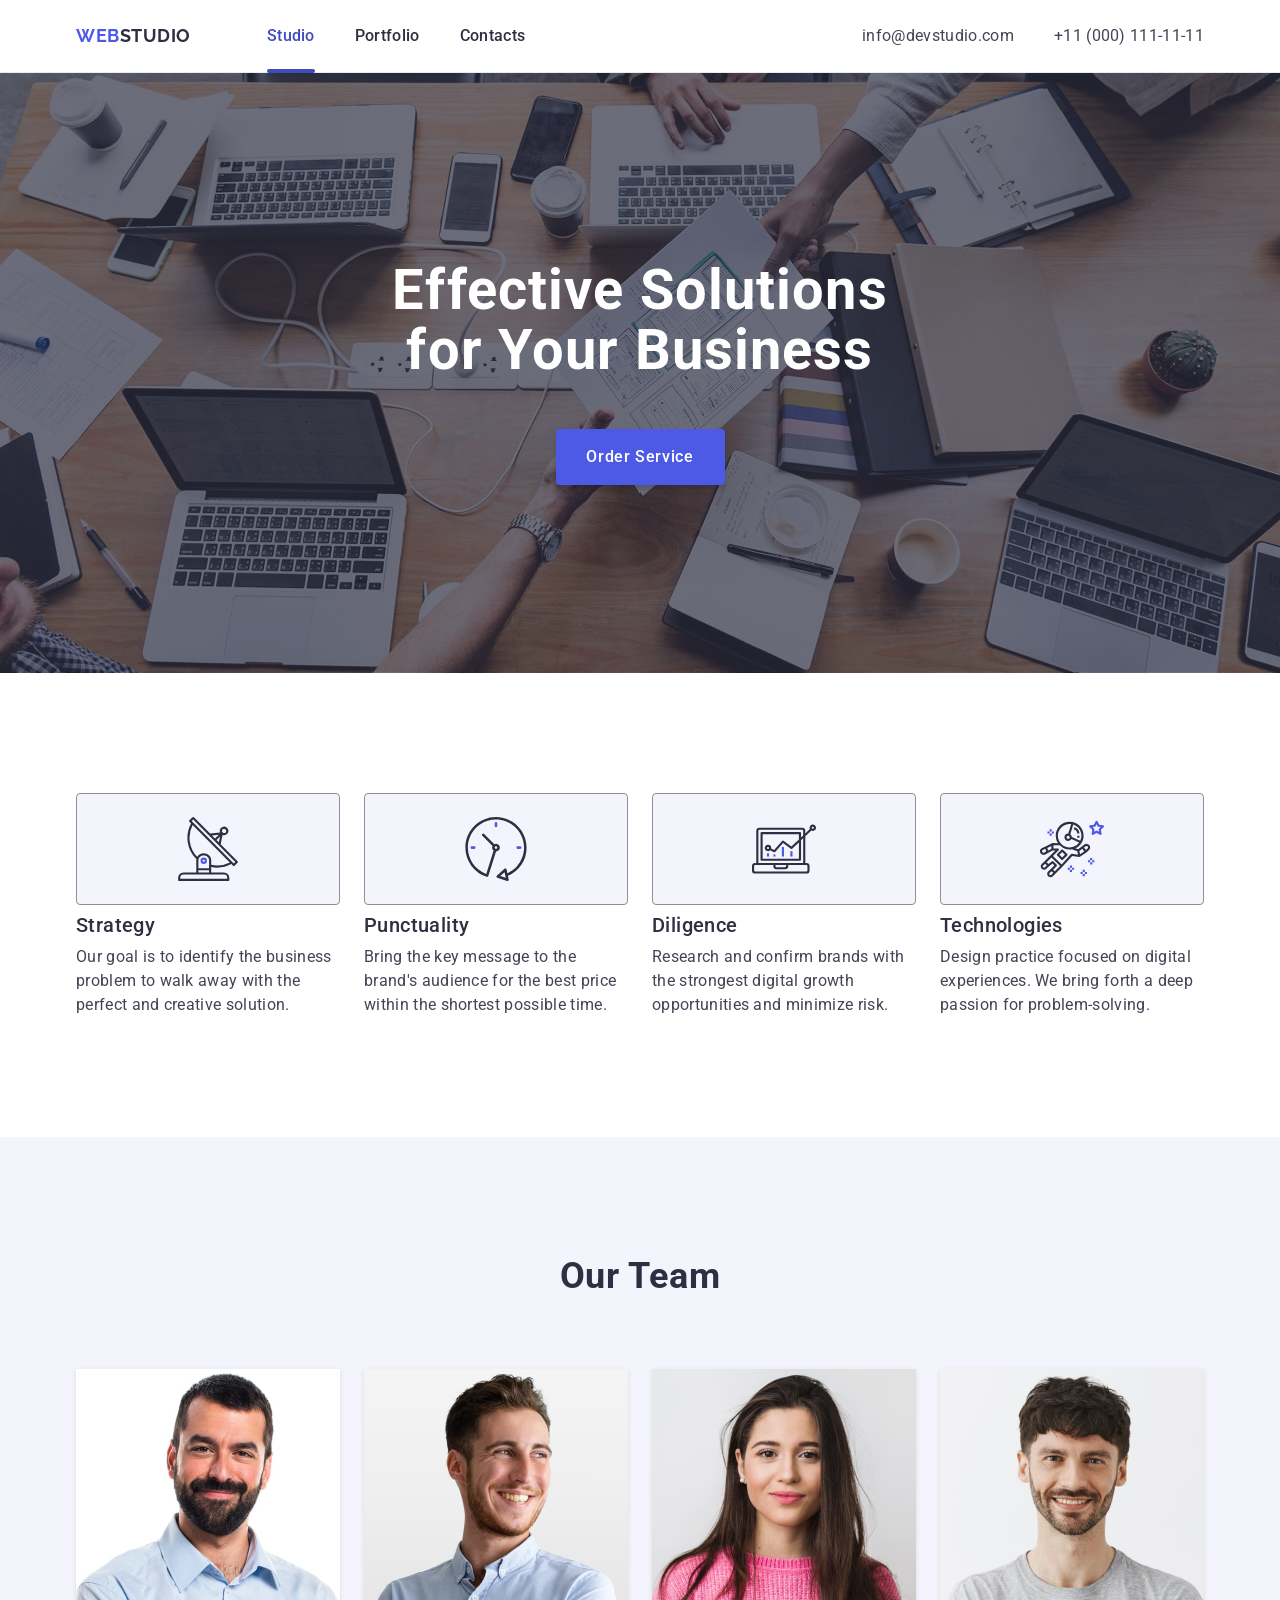
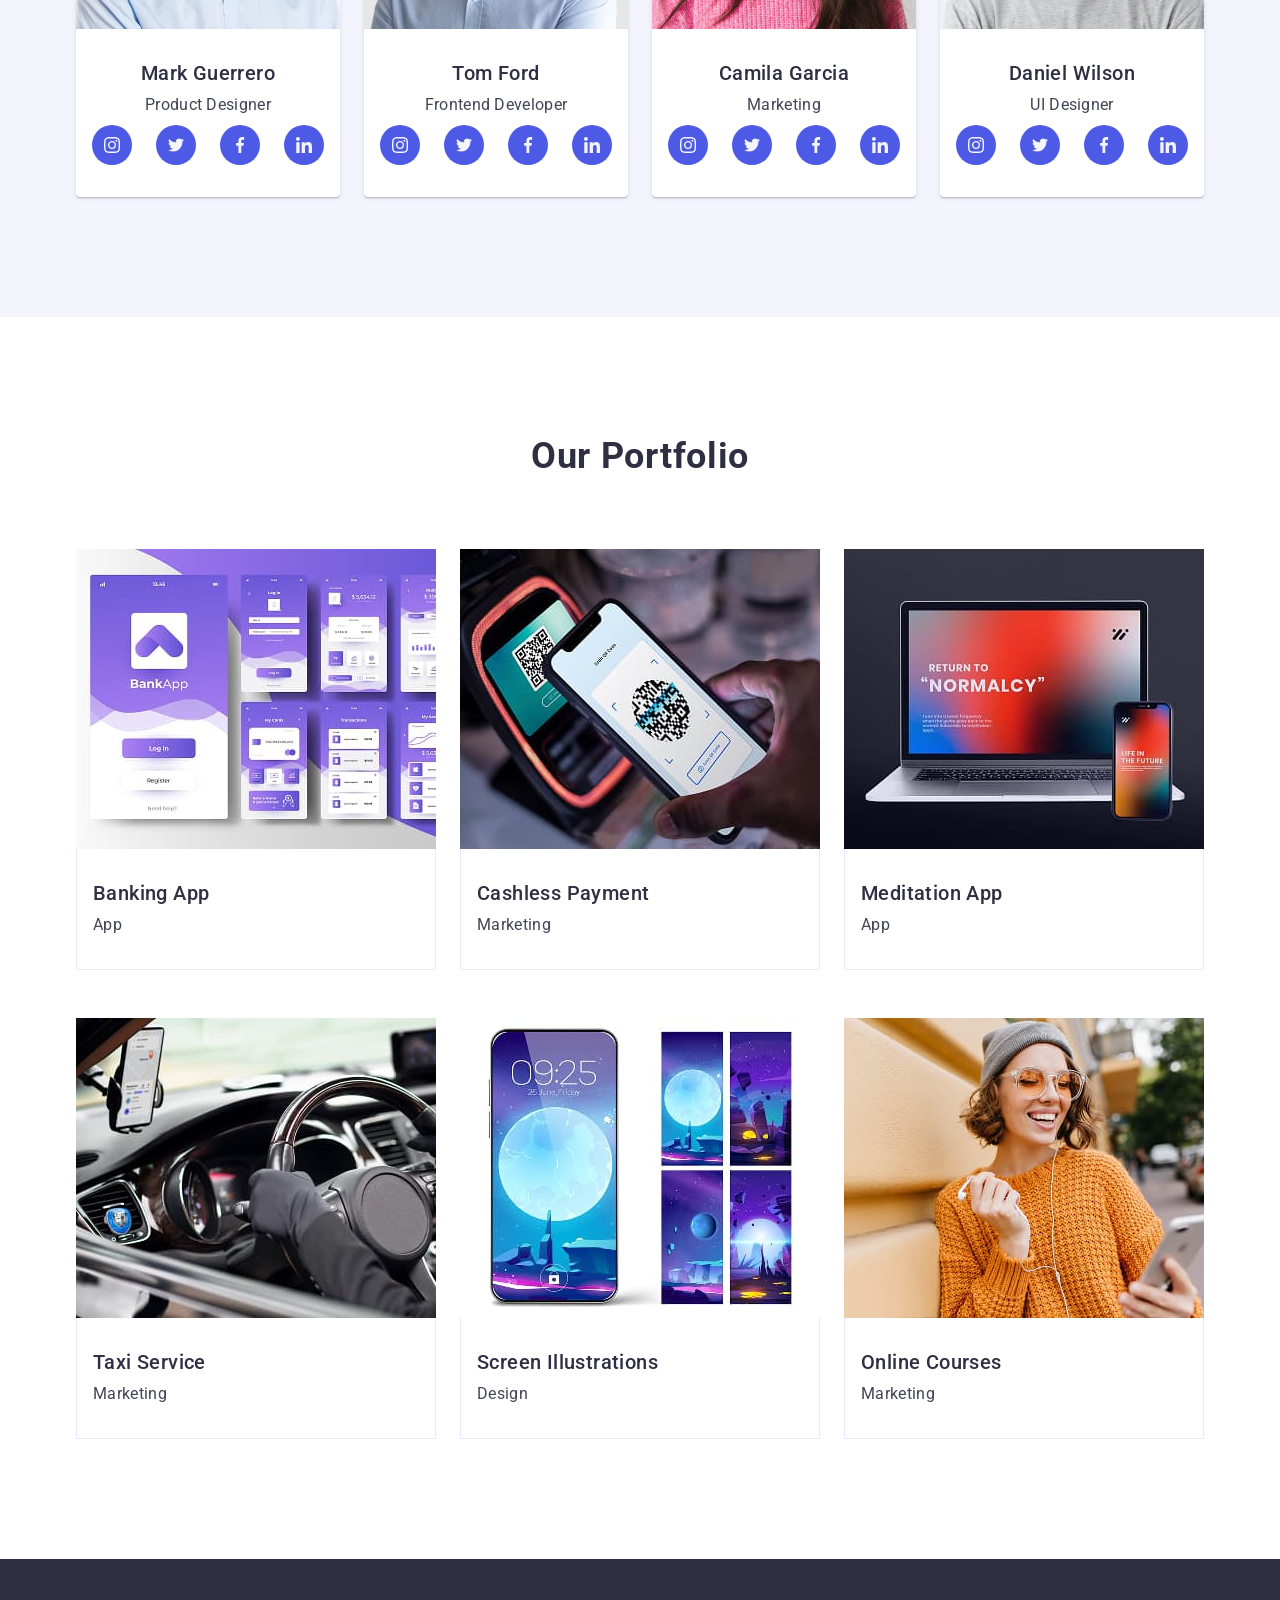
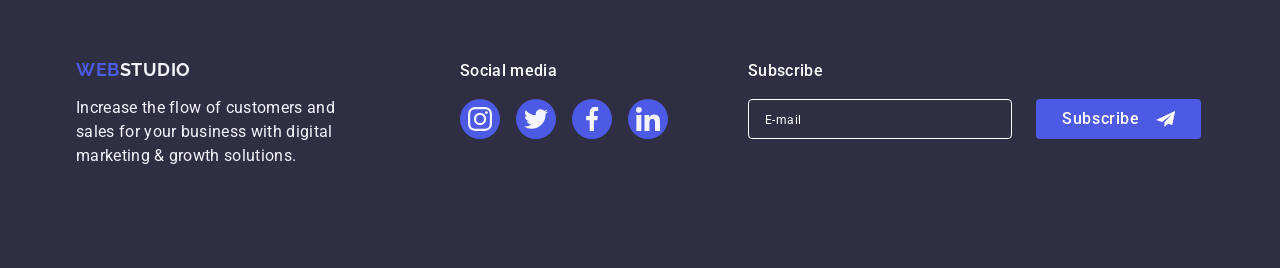
==== commit 15729ee7: "add to css file" ====
--- a/index.html
+++ b/index.html
@@ -490,14 +490,16 @@
         </div>
         <div class="footer-subscribe-wrap">
           <h2 class="footer-social-title">Subscribe</h2>
-          <form class="footer-input-form">
-            <input class="footer-input" type="email" placeholder="E-mail" />
-          </form>
-          <button class="footer-btn-subsc" type="button">
-            Subscribe<svg class="footer-subsc-icon" width="24" height="24">
-              <use href="./images/icons.svg#icon-plane"></use>
-            </svg>
-          </button>
+          <div class="form-wrap">
+            <form class="footer-input-form">
+              <input class="footer-input" type="email" placeholder="E-mail" />
+            </form>
+            <button class="footer-btn-subsc" type="button">
+              Subscribe<svg class="footer-subsc-icon" width="24" height="24">
+                <use href="./images/icons.svg#icon-plane"></use>
+              </svg>
+            </button>
+          </div>
         </div>
       </div>
     </footer>
--- a/css/styles.css
+++ b/css/styles.css
@@ -461,12 +461,12 @@
   background-color: #31d0aa;
 }
 
-/* .footer-subscribe-wrap {
+.form-wrap {
   display: flex;
   justify-content: center;
   align-items: center;
   gap: 24px;
-} */
+}
 
 .footer-subs-label {
   display: block;
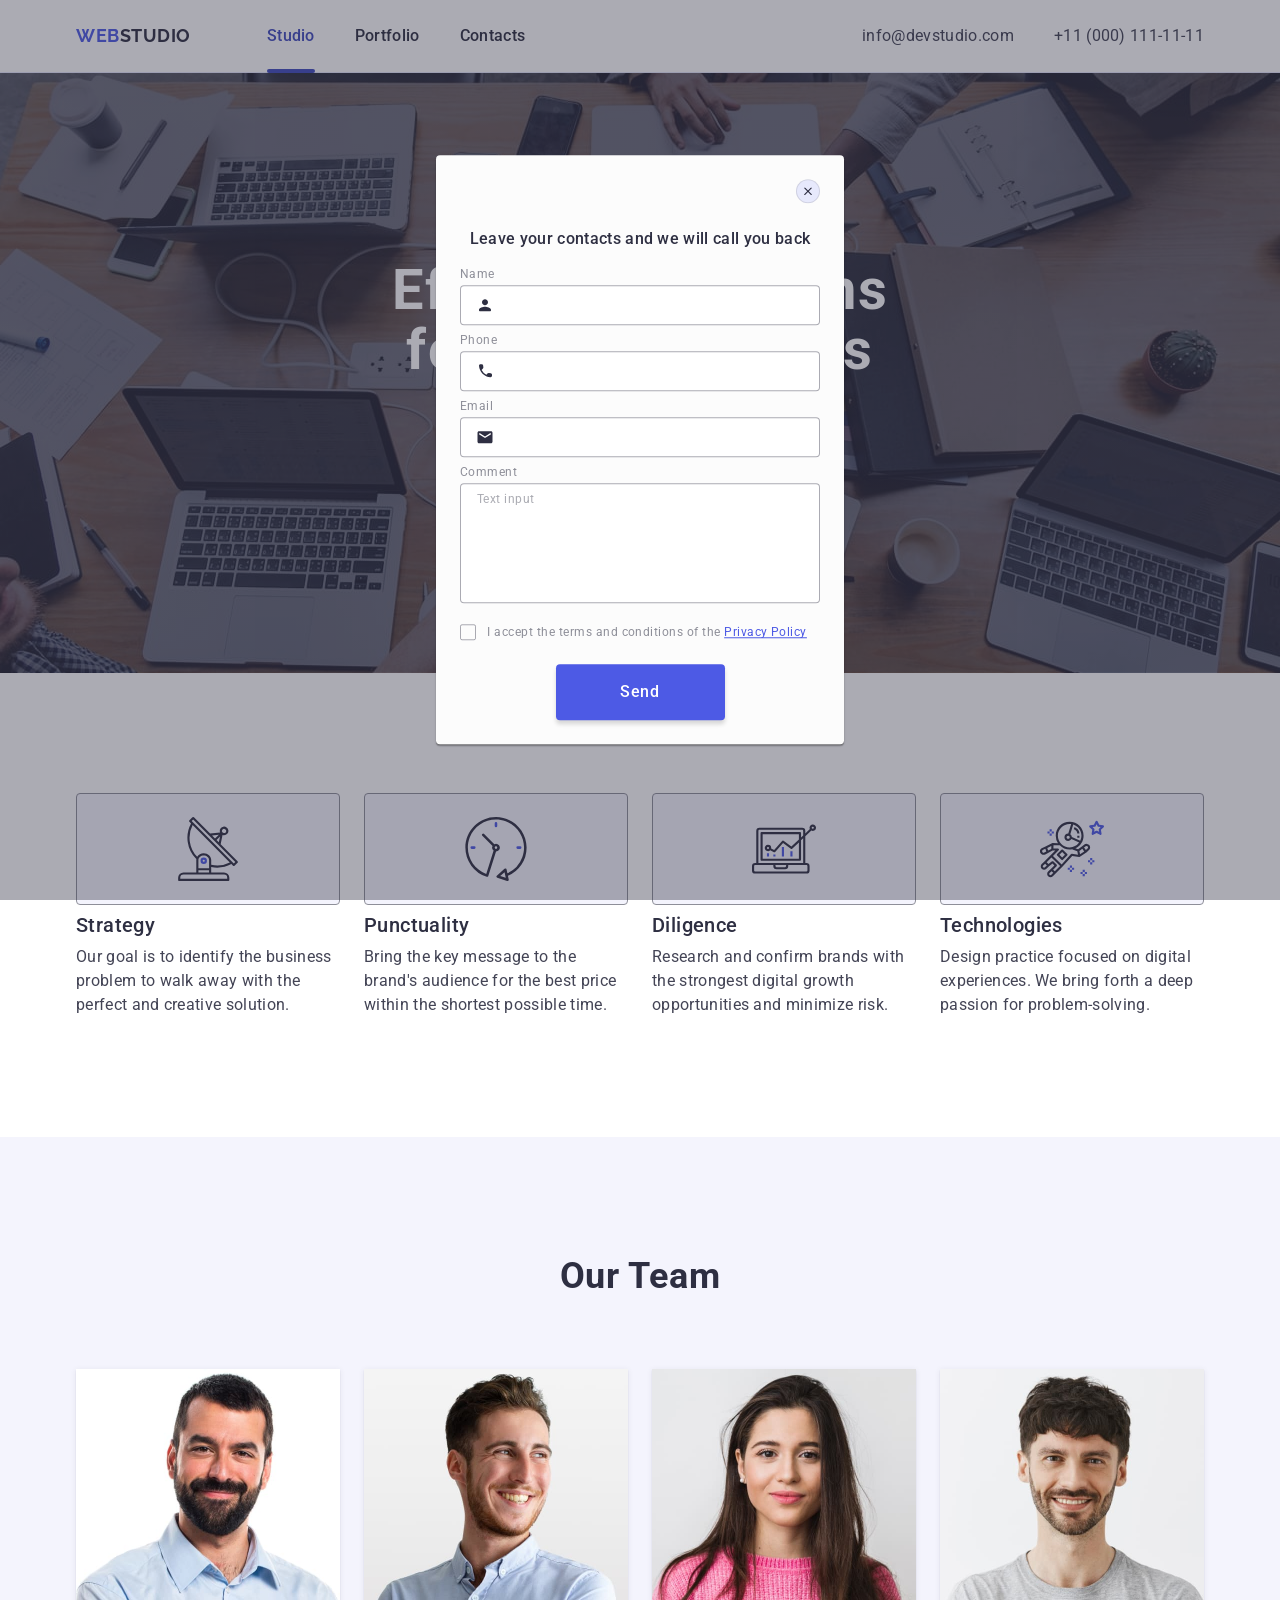
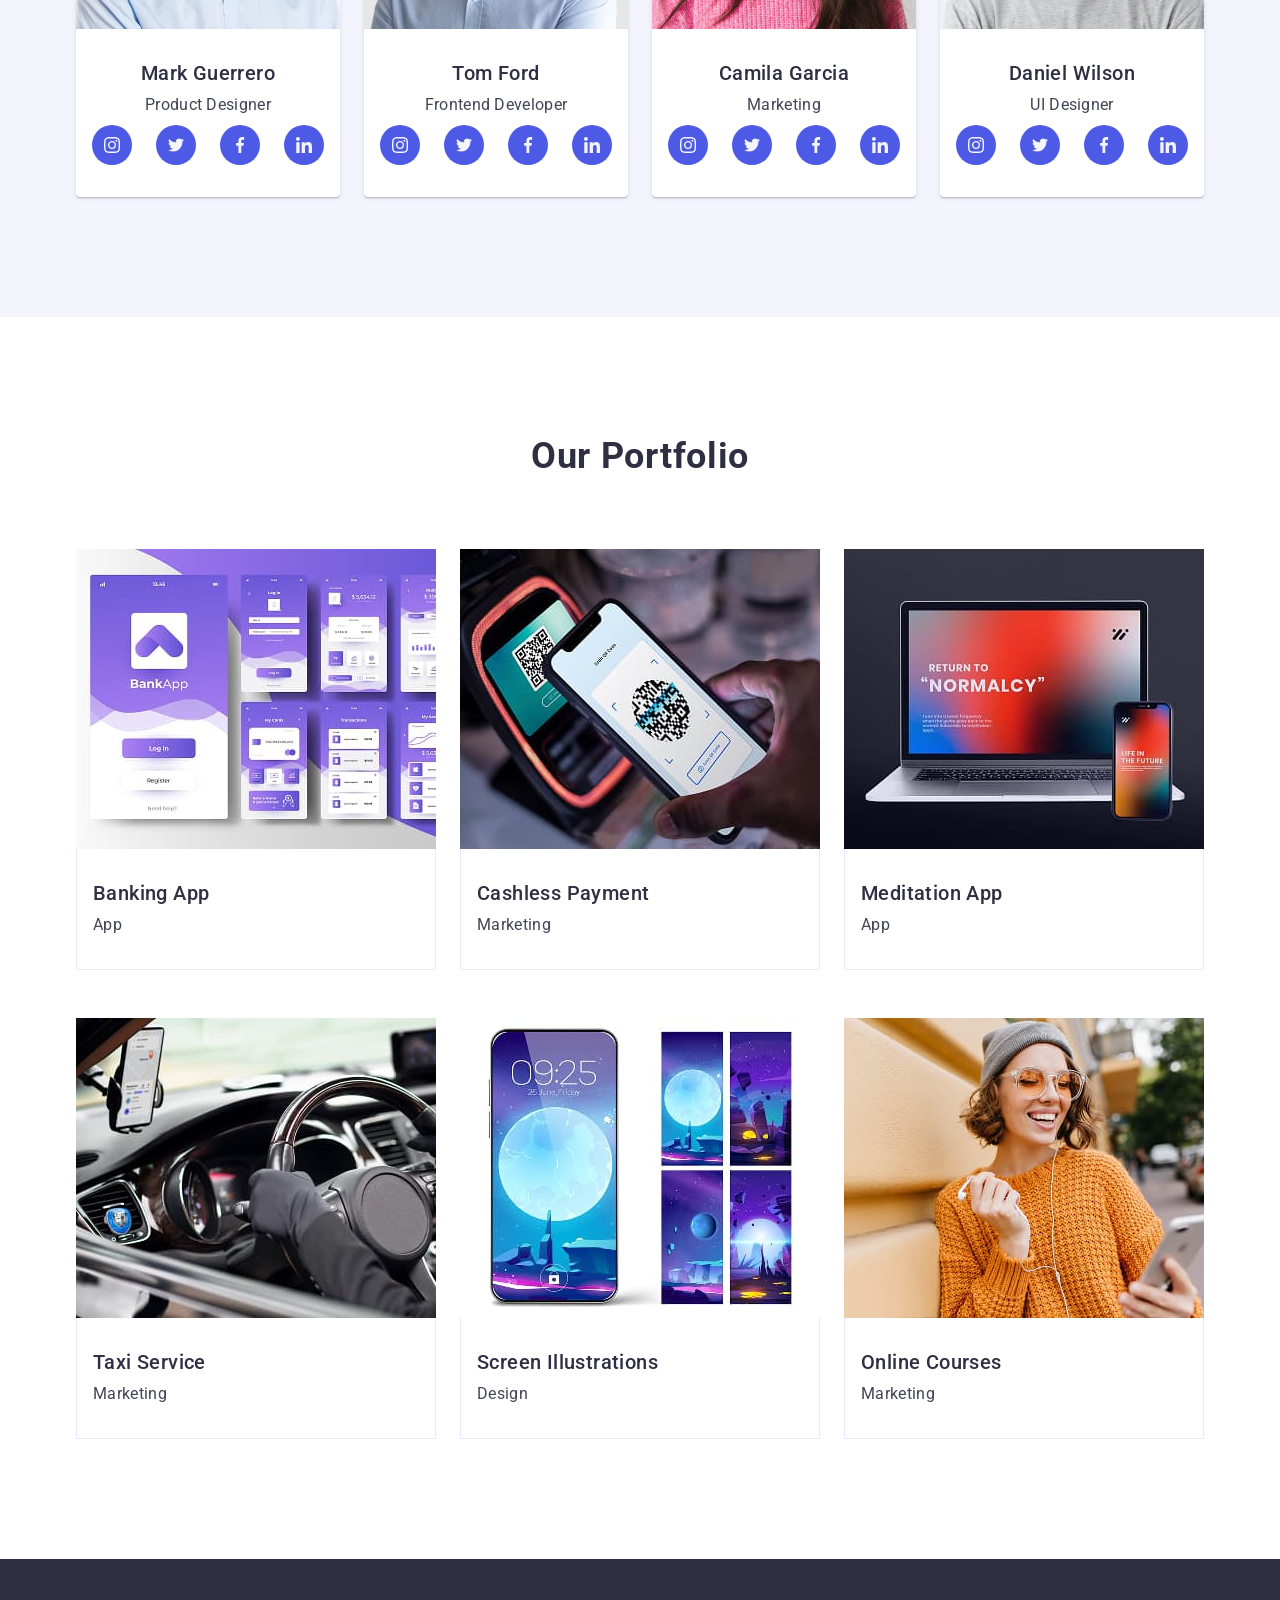
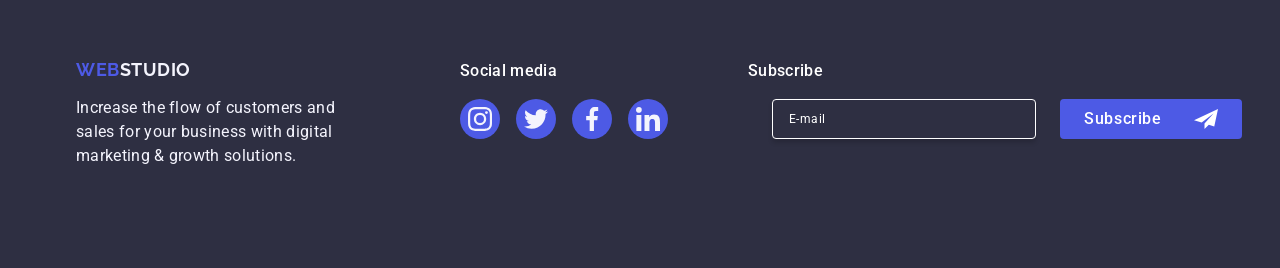
==== commit 691d2fa8: "fix css file" ====
--- a/index.html
+++ b/index.html
@@ -489,23 +489,30 @@
           </ul>
         </div>
         <div class="footer-subscribe-wrap">
-          <h2 class="footer-social-title">Subscribe</h2>
-          <div class="form-wrap">
-            <form class="footer-input-form">
-              <input class="footer-input" type="email" placeholder="E-mail" />
-            </form>
-            <button class="footer-btn-subsc" type="button">
+          <p class="footer-social-title">Subscribe</p>
+          <!-- <div class="form-wrap"> -->
+          <form class="footer-input-form">
+            <label for="footer-user-email"></label>
+            <input
+              class="footer-input"
+              type="email"
+              name="user-email"
+              id="footer-user-email"
+              placeholder="E-mail"
+            />
+            <button class="footer-btn-subsc" type="submit">
               Subscribe<svg class="footer-subsc-icon" width="24" height="24">
                 <use href="./images/icons.svg#icon-plane"></use>
               </svg>
             </button>
-          </div>
+          </form>
+          <!-- </div> -->
         </div>
       </div>
     </footer>
     <!-- #endregion footer -->
     <!-- #region backdrop -->
-    <div class="backdrop">
+    <div class="backdrop is-open">
       <!-- is-open-->
       <div class="modal-wrap">
         <button type="button" class="modal-btn-close">
@@ -514,7 +521,7 @@
           </svg>
         </button>
         <p class="modal-text">Leave your contacts and we will call you back</p>
-        <form action="" class="modal-form">
+        <form class="modal-form">
           <div class="modal-form-block">
             <lable class="modal-form-label" for="user-name">Name</lable>
             <div class="input-wrap">
@@ -525,7 +532,7 @@
                 id="user-name"
                 pattern="[a-zA-Zа-яА-ЯіІїЇєЄґҐ']"
               />
-              <svg class="modal-form-icon" width="18" height="18">
+              <svg class="modal-form-icon" width="18" height="24">
                 <use href="./images/icons.svg#icon-person"></use>
               </svg>
             </div>
@@ -561,22 +568,22 @@
           </div>
           <div class="modal-form-block modal-comment-block">
             <lable class="modal-form-label" for="user-comment">Comment</lable>
-            <div class="input-wrap">
-              <textarea
-                class="modal-form-textarea"
-                name="user-comment"
-                id="user-comment"
-                placeholder="Text input"
-              ></textarea>
-            </div>
+            <textarea
+              class="modal-form-textarea"
+              name="user-comment"
+              id="user-comment"
+              placeholder="Text input"
+            ></textarea>
           </div>
           <div class="modal-form-wrap-checkbox">
             <input
               type="checkbox"
               class="input-checkbox visually-hidden"
-              id="user-checkbox"
+              name="user-privacy"
+              id="user-privacy"
+              value="true"
             />
-            <label class="modal-form-label checkbox-label" for="user-checkbox">
+            <label class="modal-form-label checkbox-label" for="user-privacy">
               <span class="custom-checkbox">
                 <svg width="10" height="8">
                   <use href="./images/icons.svg#icon-checked"></use>
--- a/css/styles.css
+++ b/css/styles.css
@@ -461,7 +461,7 @@
   background-color: #31d0aa;
 }
 
-.form-wrap {
+.footer-input-form {
   display: flex;
   justify-content: center;
   align-items: center;
@@ -489,9 +489,12 @@
   border-radius: 4px;
   width: 264px;
   height: 40px;
-  background-color: #2e2f42;
+  background-color: transparent;
   outline: transparent;
   padding-left: 16px;
+  font-size: 12px;
+  line-height: 2;
+  box-shadow: 0px 4px 4px rgba(0, 0, 0, 0.15);
 }
 
 .footer-input::placeholder {
@@ -509,18 +512,21 @@
   gap: 16px;
   border-radius: 4px;
   padding: 8px 24px;
-  width: 165px;
+  min-width: 165px;
   height: 40px;
-  background: #4d5ae5;
-  border-color: transparent;
+  background-color: #4d5ae5;
+  border: none;
   font-weight: 500;
+  font-size: 16px;
   letter-spacing: 0.04em;
   text-align: center;
   color: #fff;
+  cursor: pointer;
 }
 
 .footer-subsc-icon {
   fill: #fff;
+  margin-left: 16px;
 }
 
 /* #endregion Footer */
@@ -538,7 +544,7 @@
   visibility: hidden;
   pointer-events: none;
   transition: opacity 250ms cubic-bezier(0.4, 0, 0.2, 1),
-    opacity 250ms cubic-bezier(0.4, 0, 0.2, 1);
+    visibility 250ms cubic-bezier(0.4, 0, 0.2, 1);
 }
 
 .backdrop.is-open {
@@ -559,11 +565,14 @@
   box-shadow: 0 1px 1px 0 rgba(0, 0, 0, 0.14), 0 1px 3px 0 rgba(0, 0, 0, 0.12),
     0 2px 1px 0 rgba(0, 0, 0, 0.2);
   background-color: #fcfcfc;
+  transition: transform 250ms cubic-bezier(0.4, 0, 0.2, 1);
 }
 
 .modal-btn-close {
+  display: flex;
+  justify-content: center;
+  align-items: center;
   padding: 0;
-  border: 0;
   line-height: 0;
   fill: #2e2f42;
   background-color: #e7e9fc;
@@ -574,14 +583,21 @@
   position: absolute;
   top: 24px;
   right: 24px;
+  /* transition: background-color 250ms cubic-bezier(0.4, 0, 0.2, 1),
+    fill 250ms cubic-bezier(0.4, 0, 0.2, 1); */
   transition: background-color 250ms cubic-bezier(0.4, 0, 0.2, 1),
-    fill 250ms cubic-bezier(0.4, 0, 0.2, 1);
+    border 250ms cubic-bezier(0.4, 0, 0.2, 1);
 }
 
 .modal-btn-close:hover,
 .modal-btn-close:focus {
   background-color: #404bbf;
   fill: #fff;
+  border: none;
+}
+
+.close-btn-icon {
+  transition: fill 250ms cubic-bezier(0.4, 0, 0.2, 1);
 }
 
 .modal-text {
@@ -598,7 +614,7 @@
 }
 
 .modal-form-label {
-  display: inline-block;
+  display: block;
   font-size: 12px;
   line-height: 1.17;
   letter-spacing: 0.04em;
@@ -613,6 +629,8 @@
   height: 40px;
   padding-left: 38px;
   outline: transparent;
+  /* border-color: transparent; */
+  transition: border-color 250ms cubic-bezier(0.4, 0, 0.2, 1);
 }
 
 .modal-form-input:focus {
@@ -629,6 +647,7 @@
   left: 16px;
   transform: translateY(-50%);
   fill: #2e2f42;
+  transition: fill 250ms cubic-bezier(0.4, 0, 0.2, 1);
 }
 
 .modal-form-input:focus + .modal-form-icon {
@@ -643,11 +662,16 @@
   border: 1px solid rgba(46, 47, 66, 0.4);
   border-radius: 4px;
   width: 100%;
-  min-height: 120px;
+  height: 120px;
+  font-size: 12px;
+  line-height: 1.17;
+  letter-spacing: 0.04em;
+  color: rgba(46, 47, 66, 0.4);
   padding-top: 8px;
   padding-left: 16px;
   outline: transparent;
   resize: none;
+  transition: border-color 250ms cubic-bezier(0.4, 0, 0.2, 1);
 }
 
 .modal-form-textarea:focus {
@@ -674,7 +698,10 @@
   border-radius: 2px;
   border: 1px solid rgba(46, 47, 66, 0.4);
   margin-right: 8px;
-  fill: #fcfcfc;
+  fill: transparent;
+  transition: background-color 250ms cubic-bezier(0.4, 0, 0.2, 1),
+    border 250ms cubic-bezier(0.4, 0, 0.2, 1),
+    fill 250ms cubic-bezier(0.4, 0, 0.2, 1);
 }
 
 .modal-form-link {
@@ -695,22 +722,22 @@
 }
 
 .modal-btn {
+  display: block;
   border-radius: 4px;
   padding: 16px 32px;
-  width: 169px;
+  min-width: 169px;
   height: 56px;
   margin: auto;
   box-shadow: 0 4px 4px 0 rgba(0, 0, 0, 0.15);
   background-color: #4d5ae5;
-  border-color: transparent;
+  border: none;
   font-weight: 500;
+  line-height: 1.5;
   letter-spacing: 0.04em;
   text-align: center;
   color: #fff;
-  display: flex;
-  justify-content: center;
-  align-items: center;
   padding: 16px 32px;
+  transition: background-color 250ms cubic-bezier(0.4, 0, 0.2, 1);
 }
 
 /* #endregion backdrop */
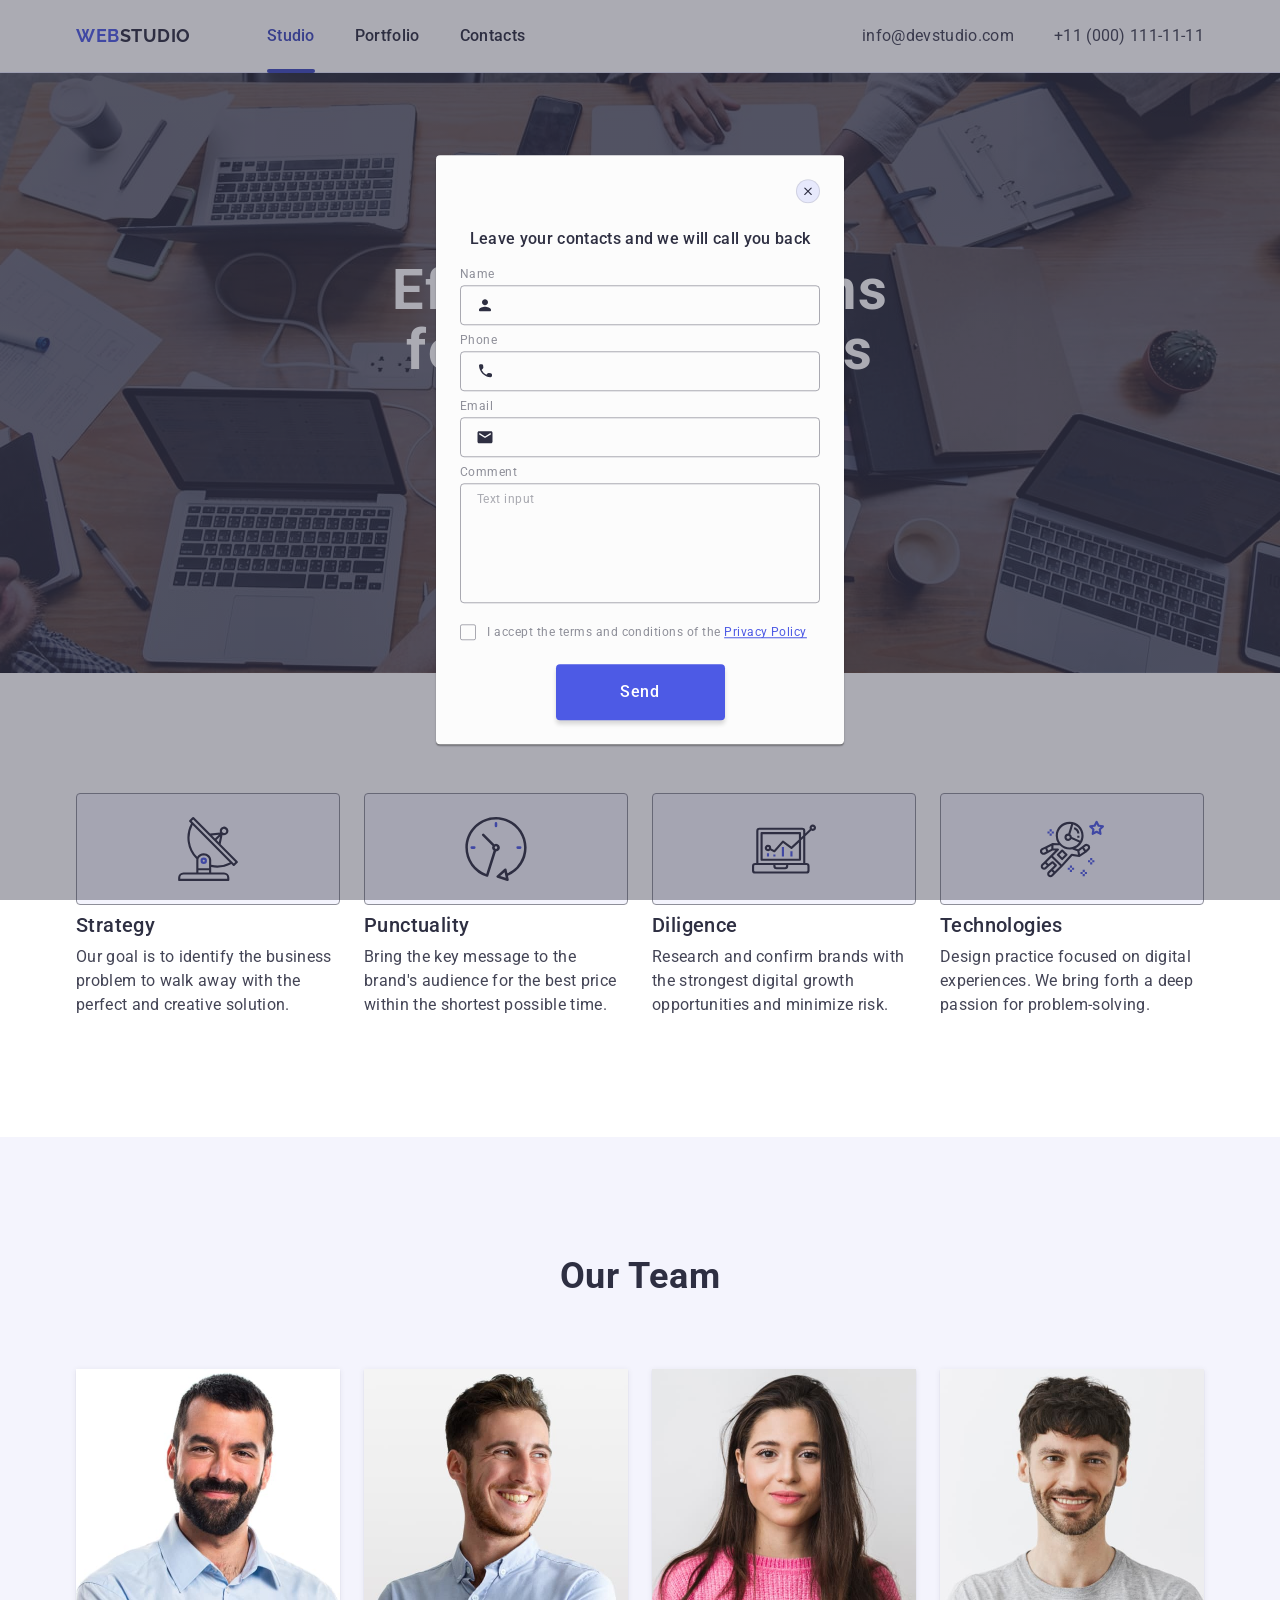
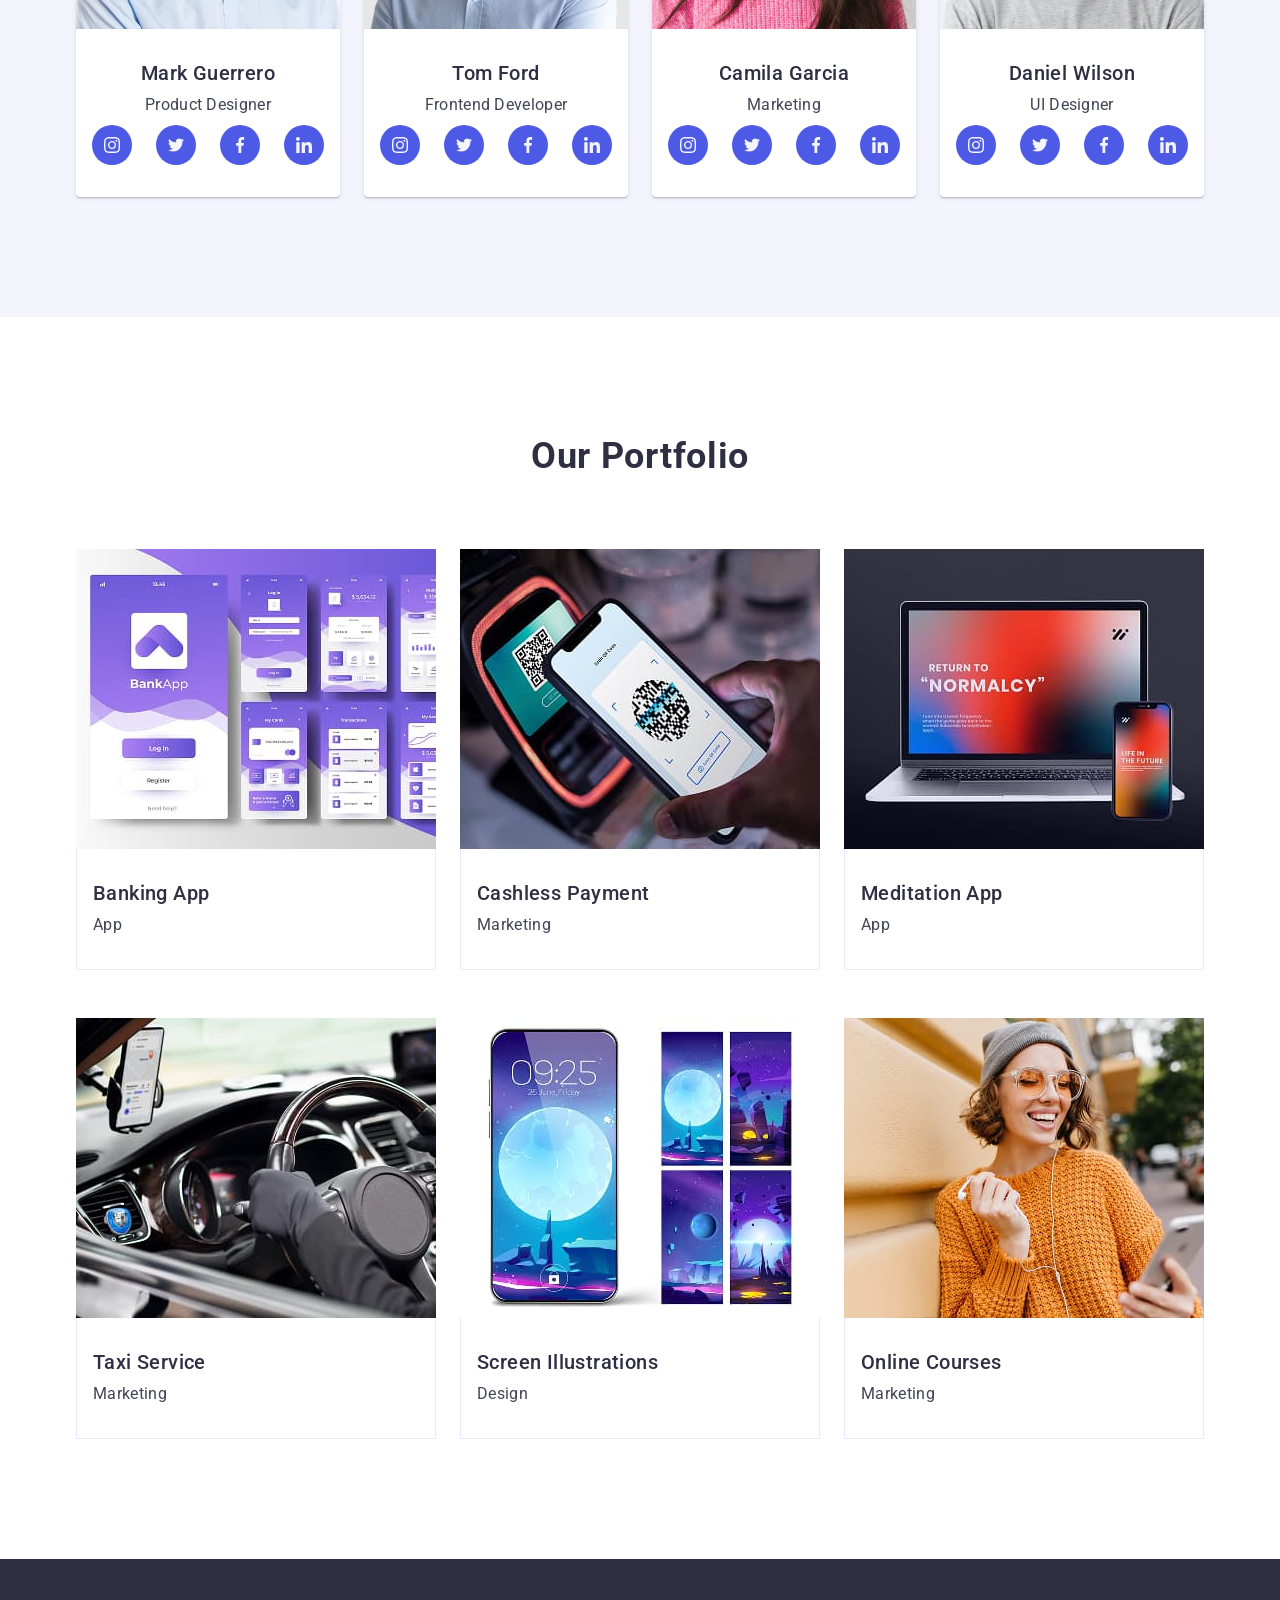
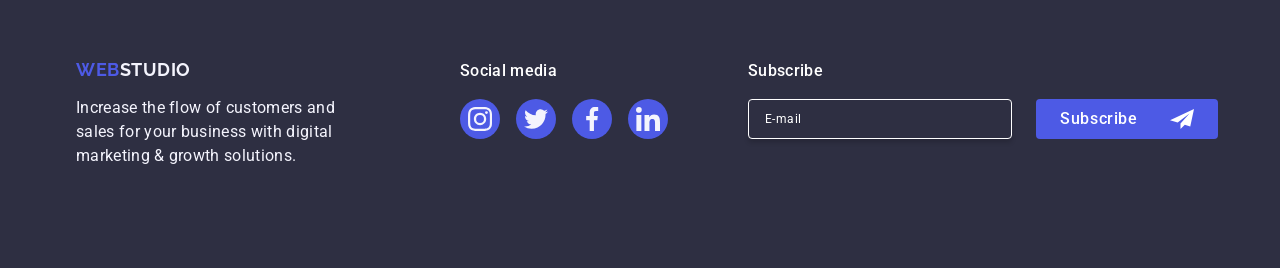
==== commit e39bfaaa: "fix styles.css" ====
--- a/index.html
+++ b/index.html
@@ -492,14 +492,14 @@
           <p class="footer-social-title">Subscribe</p>
           <!-- <div class="form-wrap"> -->
           <form class="footer-input-form">
-            <label for="footer-user-email"></label>
-            <input
-              class="footer-input"
-              type="email"
-              name="user-email"
-              id="footer-user-email"
-              placeholder="E-mail"
-            />
+            <label for="footer-user-email" class="footer-label"
+              ><input
+                class="footer-input"
+                type="email"
+                name="user-email"
+                id="footer-user-email"
+                placeholder="E-mail"
+            /></label>
             <button class="footer-btn-subsc" type="submit">
               Subscribe<svg class="footer-subsc-icon" width="24" height="24">
                 <use href="./images/icons.svg#icon-plane"></use>
--- a/css/styles.css
+++ b/css/styles.css
@@ -494,6 +494,8 @@
   padding-left: 16px;
   font-size: 12px;
   line-height: 2;
+  letter-spacing: 0.04em;
+  color: #ffffff;
   box-shadow: 0px 4px 4px rgba(0, 0, 0, 0.15);
 }
 
@@ -583,8 +585,6 @@
   position: absolute;
   top: 24px;
   right: 24px;
-  /* transition: background-color 250ms cubic-bezier(0.4, 0, 0.2, 1),
-    fill 250ms cubic-bezier(0.4, 0, 0.2, 1); */
   transition: background-color 250ms cubic-bezier(0.4, 0, 0.2, 1),
     border 250ms cubic-bezier(0.4, 0, 0.2, 1);
 }
@@ -629,7 +629,7 @@
   height: 40px;
   padding-left: 38px;
   outline: transparent;
-  /* border-color: transparent; */
+  background-color: transparent;
   transition: border-color 250ms cubic-bezier(0.4, 0, 0.2, 1);
 }
 
@@ -667,8 +667,8 @@
   line-height: 1.17;
   letter-spacing: 0.04em;
   color: rgba(46, 47, 66, 0.4);
-  padding-top: 8px;
-  padding-left: 16px;
+  background-color: transparent;
+  padding: 8px 16px;
   outline: transparent;
   resize: none;
   transition: border-color 250ms cubic-bezier(0.4, 0, 0.2, 1);
